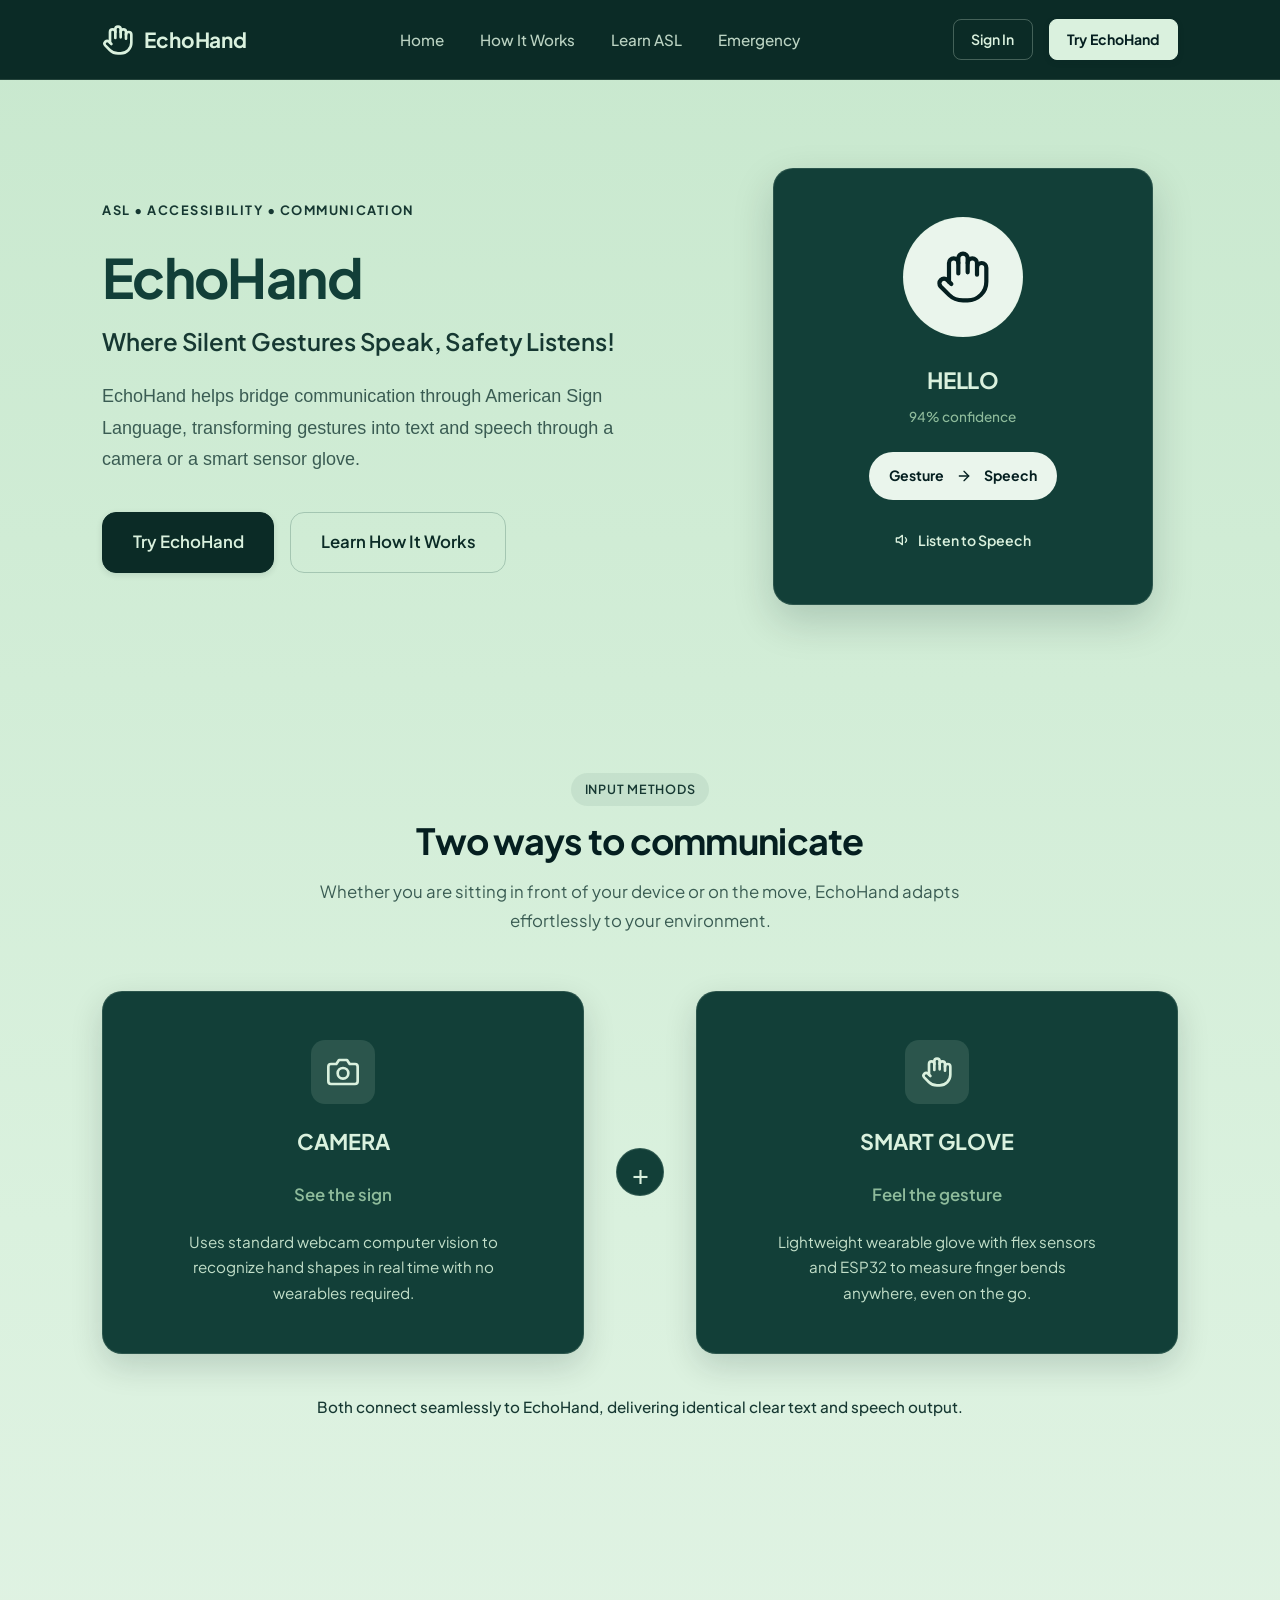
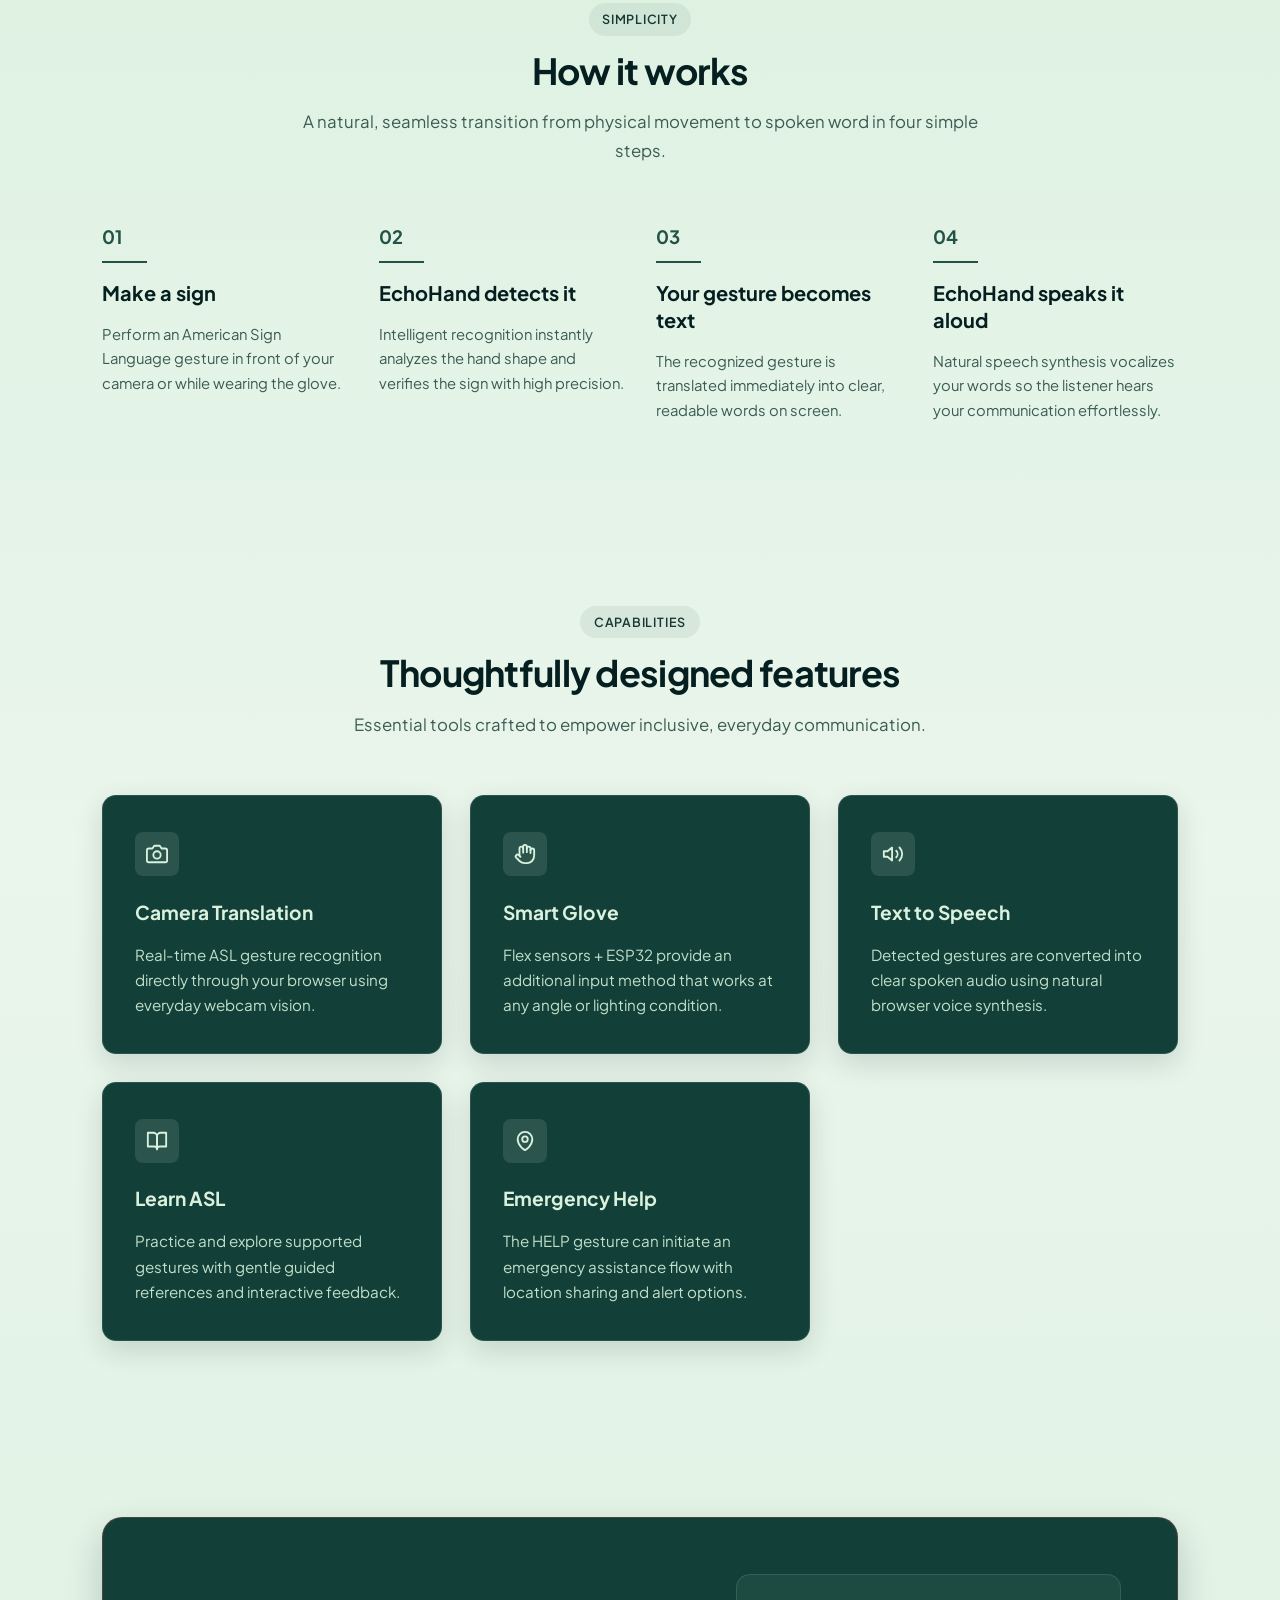
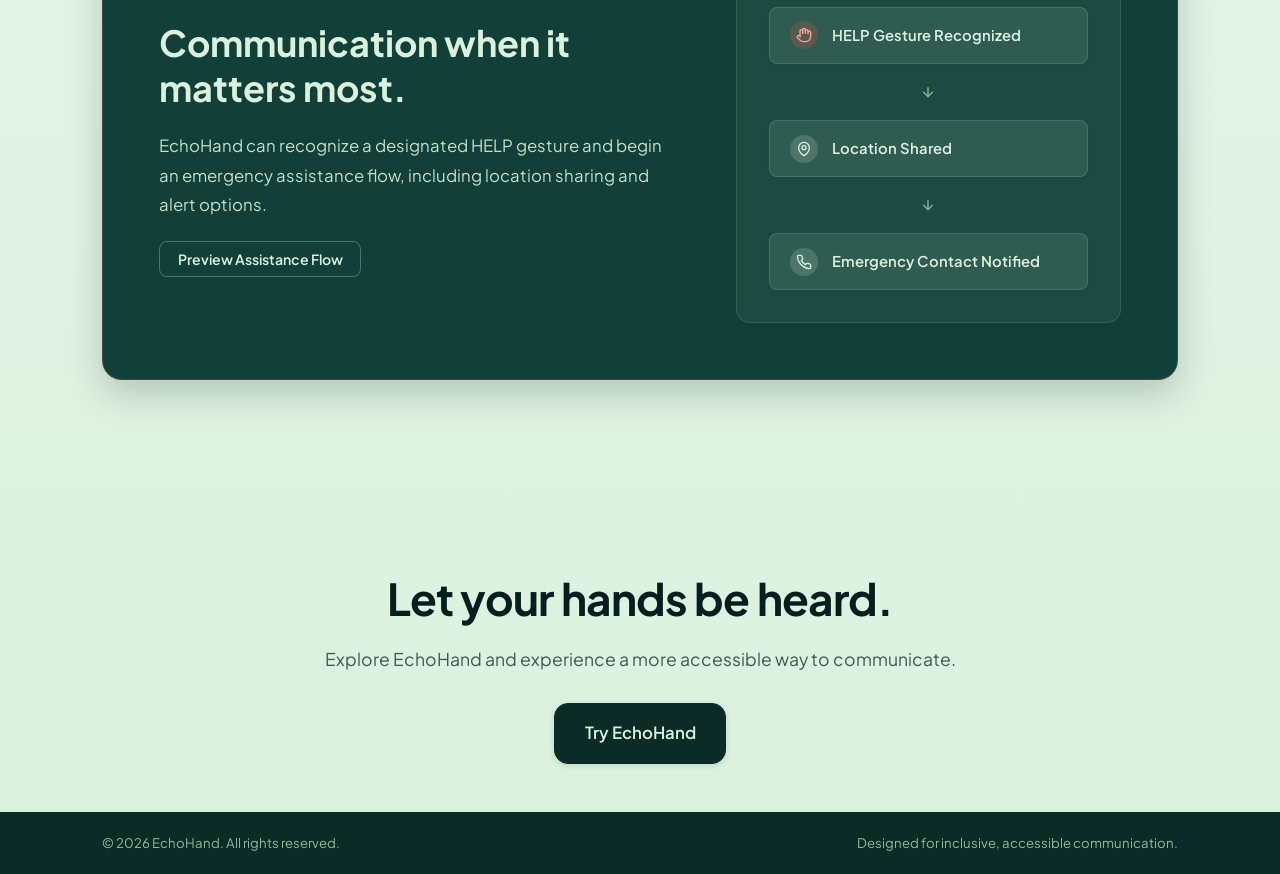
==== frontend/index.html @ af63d583 "added cv model" ====
<!DOCTYPE html>
<html lang="en">

<head>
  <meta charset="UTF-8">
  <meta name="viewport" content="width=device-width, initial-scale=1.0">
  <meta name="description"
    content="EchoHand is a calm, accessible platform bridging American Sign Language through camera vision and smart sensor gloves into real-time speech and text.">
  <meta name="keywords"
    content="EchoHand, ASL, American Sign Language, Accessibility, Assistive Technology, Speech, Smart Glove">
  <meta name="author" content="EchoHand">
  <title>EchoHand — Turning signs into a voice that can be heard</title>

  <!-- Favicon -->
  <link rel="icon" type="image/svg+xml"
    href="data:image/svg+xml,<svg xmlns='http://www.w3.org/2000/svg' viewBox='0 0 24 24' fill='none' stroke='%230B2B26' stroke-width='2' stroke-linecap='round' stroke-linejoin='round'><path d='M18 11V6a2 2 0 0 0-2-2v0a2 2 0 0 0-2 2v0'/><path d='M14 10V4a2 2 0 0 0-2-2v0a2 2 0 0 0-2 2v2'/><path d='M10 10.5V6a2 2 0 0 0-2-2v0a2 2 0 0 0-2 2v8'/><path d='M18 8a2 2 0 1 1 4 0v6a8 8 0 0 1-8 8h-2c-2.8 0-4.5-.86-5.99-2.34l-3.6-3.6a2 2 0 0 1 2.83-2.82L7 15'/></svg>">

  <!-- Core & Landing Styles (70% Light Mint #DAF1DE) -->
  <link rel="stylesheet" href="css/style.css">
  <link rel="stylesheet" href="css/landing.css">
</head>

<body>

  <!-- ========================================================================
       CLEAN, MINIMAL NAVBAR
       ======================================================================== -->
  <header class="site-header" id="siteHeader">
    <div class="container nav-container">

      <!-- Brand Logo -->
      <a href="index.html" class="brand-logo" aria-label="EchoHand Home">
        <span class="brand-icon">
          <svg viewBox="0 0 24 24" fill="none" stroke="currentColor" stroke-width="2" stroke-linecap="round"
            stroke-linejoin="round">
            <path d="M18 11V6a2 2 0 0 0-2-2v0a2 2 0 0 0-2 2v0" />
            <path d="M14 10V4a2 2 0 0 0-2-2v0a2 2 0 0 0-2 2v2" />
            <path d="M10 10.5V6a2 2 0 0 0-2-2v0a2 2 0 0 0-2 2v8" />
            <path
              d="M18 8a2 2 0 1 1 4 0v6a8 8 0 0 1-8 8h-2c-2.8 0-4.5-.86-5.99-2.34l-3.6-3.6a2 2 0 0 1 2.83-2.82L7 15" />
          </svg>
        </span>
        <span>EchoHand</span>
      </a>

      <!-- Clean Navigation Links -->
      <nav aria-label="Main Navigation">
        <ul class="nav-menu">
          <li><a href="#" class="nav-link">Home</a></li>
          <li><a href="#how-it-works" class="nav-link">How It Works</a></li>
          <li><a href="learn.html" class="nav-link">Learn ASL</a></li>
          <li><a href="#emergency" class="nav-link">Emergency</a></li>
        </ul>
      </nav>

      <!-- Minimal Actions -->
      <div class="nav-actions">
        <a href="login.html" class="btn btn-secondary btn-sm">Sign In</a>
        <a href="dashboard.html" class="btn btn-primary btn-sm">Try EchoHand</a>

        <!-- Mobile Menu Toggle Button -->
        <button class="mobile-nav-toggle" id="mobileNavToggle" aria-label="Open Navigation Menu">
          <svg width="22" height="22" viewBox="0 0 24 24" fill="none" stroke="currentColor" stroke-width="2"
            stroke-linecap="round" stroke-linejoin="round">
            <line x1="3" y1="12" x2="21" y2="12"></line>
            <line x1="3" y1="6" x2="21" y2="6"></line>
            <line x1="3" y1="18" x2="21" y2="18"></line>
          </svg>
        </button>
      </div>

    </div>
  </header>

  <!-- ========================================================================
       HERO SECTION (SPACIOUS, HUMAN-CENTERED, SERENE)
       ======================================================================== -->
  <main>
    <section class="hero-section">
      <div class="container hero-grid">

        <!-- Left Side: Elegant Headline & Human Message -->
        <div class="hero-content">
          <span class="hero-subtle-label">ASL • Accessibility • Communication</span>

          <h1 class="hero-heading">
            EchoHand<br>
          </h1>
          <h2>
            Where Silent Gestures Speak, Safety Listens!
          </h2>

          <p class="hero-description" style="font-family: 'Outfit', sans-serif;">
            EchoHand helps bridge communication through American Sign Language, transforming gestures into text and
            speech through a camera or a smart sensor glove.
          </p>

          <div class="hero-buttons">
            <a href="dashboard.html" class="btn btn-primary btn-lg">Try EchoHand</a>
            <a href="#how-it-works" class="btn btn-secondary btn-lg">Learn How It Works</a>
          </div>
        </div>

        <!-- Right Side: ONE Beautiful Minimal Visual Representation -->
        <div class="hero-visual-wrapper">
          <div class="minimal-gesture-card">

            <!-- Minimal Hand Graphic -->
            <div class="hand-visual-box">
              <svg viewBox="0 0 24 24" fill="none" stroke="currentColor" stroke-width="1.8" stroke-linecap="round"
                stroke-linejoin="round">
                <path d="M18 11V6a2 2 0 0 0-2-2v0a2 2 0 0 0-2 2v0" />
                <path d="M14 10V4a2 2 0 0 0-2-2v0a2 2 0 0 0-2 2v2" />
                <path d="M10 10.5V6a2 2 0 0 0-2-2v0a2 2 0 0 0-2 2v8" />
                <path
                  d="M18 8a2 2 0 1 1 4 0v6a8 8 0 0 1-8 8h-2c-2.8 0-4.5-.86-5.99-2.34l-3.6-3.6a2 2 0 0 1 2.83-2.82L7 15" />
              </svg>
            </div>

            <!-- Small Label -->
            <div class="gesture-info-meta">
              <span class="gesture-label-text">HELLO</span>
              <span class="gesture-confidence-text">94% confidence</span>
            </div>

            <!-- Subtle Arrow: Gesture → Speech -->
            <div class="gesture-speech-flow">
              <span>Gesture</span>
              <svg viewBox="0 0 24 24" fill="none" stroke="currentColor" stroke-width="2" stroke-linecap="round"
                stroke-linejoin="round">
                <line x1="5" y1="12" x2="19" y2="12"></line>
                <polyline points="12 5 19 12 12 19"></polyline>
              </svg>
              <span>Speech</span>
            </div>

            <!-- Gentle Sample Pronunciation Button -->
            <button class="listen-sample-btn" id="heroListenBtn">
              <svg width="16" height="16" viewBox="0 0 24 24" fill="none" stroke="currentColor" stroke-width="2"
                stroke-linecap="round" stroke-linejoin="round">
                <polygon points="11 5 6 9 2 9 2 15 6 15 11 19 11 5"></polygon>
                <path d="M15.54 8.46a5 5 0 0 1 0 7.07"></path>
              </svg>
              <span>Listen to Speech</span>
            </button>

          </div>
        </div>

      </div>
    </section>

    <!-- ========================================================================
       TWO WAYS TO COMMUNICATE (CAMERA + SMART GLOVE)
       ======================================================================== -->
    <section class="two-ways-section" id="two-ways">
      <div class="container">

        <div class="section-header">
          <span class="subtle-badge">Input Methods</span>
          <h2 class="section-title">Two ways to communicate</h2>
          <p class="section-subtitle">
            Whether you are sitting in front of your device or on the move, EchoHand adapts effortlessly to your
            environment.
          </p>
        </div>

        <div class="ways-container">

          <!-- Way 1: Camera -->
          <div class="way-card">
            <div class="way-icon">
              <svg viewBox="0 0 24 24" fill="none" stroke="currentColor" stroke-width="2" stroke-linecap="round"
                stroke-linejoin="round">
                <path d="M23 19a2 2 0 0 1-2 2H3a2 2 0 0 1-2-2V8a2 2 0 0 1 2-2h4l2-3h6l2 3h4a2 2 0 0 1 2 2z"></path>
                <circle cx="12" cy="13" r="4"></circle>
              </svg>
            </div>
            <h3 class="way-name">CAMERA</h3>
            <p class="way-tagline">See the sign</p>
            <p class="way-description">
              Uses standard webcam computer vision to recognize hand shapes in real time with no wearables required.
            </p>
          </div>

          <!-- Subtle Center Plus Connector -->
          <div class="ways-plus-connector" aria-hidden="true">+</div>

          <!-- Way 2: Smart Glove -->
          <div class="way-card">
            <div class="way-icon">
              <svg viewBox="0 0 24 24" fill="none" stroke="currentColor" stroke-width="2" stroke-linecap="round"
                stroke-linejoin="round">
                <path d="M18 11V6a2 2 0 0 0-2-2v0a2 2 0 0 0-2 2v0" />
                <path d="M14 10V4a2 2 0 0 0-2-2v0a2 2 0 0 0-2 2v2" />
                <path d="M10 10.5V6a2 2 0 0 0-2-2v0a2 2 0 0 0-2 2v8" />
                <path
                  d="M18 8a2 2 0 1 1 4 0v6a8 8 0 0 1-8 8h-2c-2.8 0-4.5-.86-5.99-2.34l-3.6-3.6a2 2 0 0 1 2.83-2.82L7 15" />
              </svg>
            </div>
            <h3 class="way-name">SMART GLOVE</h3>
            <p class="way-tagline">Feel the gesture</p>
            <p class="way-description">
              Lightweight wearable glove with flex sensors and ESP32 to measure finger bends anywhere, even on the go.
            </p>
          </div>

        </div>

        <p class="ways-footer-note">
          Both connect seamlessly to EchoHand, delivering identical clear text and speech output.
        </p>

      </div>
    </section>

    <!-- ========================================================================
       HOW IT WORKS (SIMPLE 4 STEPS)
       ======================================================================== -->
    <section class="how-it-works-section" id="how-it-works">
      <div class="container">

        <div class="section-header">
          <span class="subtle-badge">Simplicity</span>
          <h2 class="section-title">How it works</h2>
          <p class="section-subtitle">
            A natural, seamless transition from physical movement to spoken word in four simple steps.
          </p>
        </div>

        <div class="steps-grid">

          <div class="step-item">
            <span class="step-num">01</span>
            <h3 class="step-title">Make a sign</h3>
            <p class="step-desc">
              Perform an American Sign Language gesture in front of your camera or while wearing the glove.
            </p>
          </div>

          <div class="step-item">
            <span class="step-num">02</span>
            <h3 class="step-title">EchoHand detects it</h3>
            <p class="step-desc">
              Intelligent recognition instantly analyzes the hand shape and verifies the sign with high precision.
            </p>
          </div>

          <div class="step-item">
            <span class="step-num">03</span>
            <h3 class="step-title">Your gesture becomes text</h3>
            <p class="step-desc">
              The recognized gesture is translated immediately into clear, readable words on screen.
            </p>
          </div>

          <div class="step-item">
            <span class="step-num">04</span>
            <h3 class="step-title">EchoHand speaks it aloud</h3>
            <p class="step-desc">
              Natural speech synthesis vocalizes your words so the listener hears your communication effortlessly.
            </p>
          </div>

        </div>

      </div>
    </section>

    <!-- ========================================================================
       FEATURES SECTION (SIMPLE, ELEGANT CARDS)
       ======================================================================== -->
    <section class="features-section" id="features">
      <div class="container">

        <div class="section-header">
          <span class="subtle-badge">Capabilities</span>
          <h2 class="section-title">Thoughtfully designed features</h2>
          <p class="section-subtitle">
            Essential tools crafted to empower inclusive, everyday communication.
          </p>
        </div>

        <div class="features-grid">

          <!-- Card 1 -->
          <div class="feature-card">
            <div class="feature-card-icon">
              <svg viewBox="0 0 24 24" fill="none" stroke="currentColor" stroke-width="2" stroke-linecap="round"
                stroke-linejoin="round">
                <path d="M23 19a2 2 0 0 1-2 2H3a2 2 0 0 1-2-2V8a2 2 0 0 1 2-2h4l2-3h6l2 3h4a2 2 0 0 1 2 2z"></path>
                <circle cx="12" cy="13" r="4"></circle>
              </svg>
            </div>
            <h3 class="feature-card-title">Camera Translation</h3>
            <p class="feature-card-desc">
              Real-time ASL gesture recognition directly through your browser using everyday webcam vision.
            </p>
          </div>

          <!-- Card 2 -->
          <div class="feature-card">
            <div class="feature-card-icon">
              <svg viewBox="0 0 24 24" fill="none" stroke="currentColor" stroke-width="2" stroke-linecap="round"
                stroke-linejoin="round">
                <path d="M18 11V6a2 2 0 0 0-2-2v0a2 2 0 0 0-2 2v0" />
                <path d="M14 10V4a2 2 0 0 0-2-2v0a2 2 0 0 0-2 2v2" />
                <path d="M10 10.5V6a2 2 0 0 0-2-2v0a2 2 0 0 0-2 2v8" />
                <path
                  d="M18 8a2 2 0 1 1 4 0v6a8 8 0 0 1-8 8h-2c-2.8 0-4.5-.86-5.99-2.34l-3.6-3.6a2 2 0 0 1 2.83-2.82L7 15" />
              </svg>
            </div>
            <h3 class="feature-card-title">Smart Glove</h3>
            <p class="feature-card-desc">
              Flex sensors + ESP32 provide an additional input method that works at any angle or lighting condition.
            </p>
          </div>

          <!-- Card 3 -->
          <div class="feature-card">
            <div class="feature-card-icon">
              <svg viewBox="0 0 24 24" fill="none" stroke="currentColor" stroke-width="2" stroke-linecap="round"
                stroke-linejoin="round">
                <polygon points="11 5 6 9 2 9 2 15 6 15 11 19 11 5"></polygon>
                <path d="M19.07 4.93a10 10 0 0 1 0 14.14M15.54 8.46a5 5 0 0 1 0 7.07"></path>
              </svg>
            </div>
            <h3 class="feature-card-title">Text to Speech</h3>
            <p class="feature-card-desc">
              Detected gestures are converted into clear spoken audio using natural browser voice synthesis.
            </p>
          </div>

          <!-- Card 4 -->
          <div class="feature-card">
            <div class="feature-card-icon">
              <svg viewBox="0 0 24 24" fill="none" stroke="currentColor" stroke-width="2" stroke-linecap="round"
                stroke-linejoin="round">
                <path d="M2 3h6a4 4 0 0 1 4 4v14a3 3 0 0 0-3-3H2z"></path>
                <path d="M22 3h-6a4 4 0 0 0-4 4v14a3 3 0 0 1 3-3h7z"></path>
              </svg>
            </div>
            <h3 class="feature-card-title">Learn ASL</h3>
            <p class="feature-card-desc">
              Practice and explore supported gestures with gentle guided references and interactive feedback.
            </p>
          </div>

          <!-- Card 5 -->
          <div class="feature-card">
            <div class="feature-card-icon">
              <svg viewBox="0 0 24 24" fill="none" stroke="currentColor" stroke-width="2" stroke-linecap="round"
                stroke-linejoin="round">
                <path d="M12 22s-8-4.5-8-11.8A8 8 0 0 1 12 2a8 8 0 0 1 8 8.2c0 7.3-8 11.8-8 11.8z" />
                <circle cx="12" cy="10" r="3" />
              </svg>
            </div>
            <h3 class="feature-card-title">Emergency Help</h3>
            <p class="feature-card-desc">
              The HELP gesture can initiate an emergency assistance flow with location sharing and alert options.
            </p>
          </div>

        </div>

      </div>
    </section>

    <!-- ========================================================================
       EMERGENCY SECTION (CALM, MEANINGFUL, PEACEFUL)
       ======================================================================== -->
    <section class="emergency-section" id="emergency">
      <div class="container">

        <div class="emergency-calm-box">

          <div class="emergency-left">

            <h2 class="emergency-heading">
              Communication when it matters most.
            </h2>

            <p class="emergency-text">
              EchoHand can recognize a designated HELP gesture and begin an emergency assistance flow, including
              location sharing and alert options.
            </p>

            <div>
              <button class="btn btn-secondary btn-sm" id="calmEmergencyDemoBtn">
                Preview Assistance Flow
              </button>
            </div>
          </div>

          <!-- Subtle Visual: HELP → Location → Emergency Contact -->
          <div class="emergency-flow-visual">
            <div class="flow-step-pill">
              <span class="flow-step-icon warm">
                <svg width="16" height="16" viewBox="0 0 24 24" fill="none" stroke="currentColor" stroke-width="2">
                  <path d="M18 11V6a2 2 0 0 0-2-2v0a2 2 0 0 0-2 2v0" />
                  <path d="M14 10V4a2 2 0 0 0-2-2v0a2 2 0 0 0-2 2v2" />
                  <path d="M10 10.5V6a2 2 0 0 0-2-2v0a2 2 0 0 0-2 2v8" />
                  <path
                    d="M18 8a2 2 0 1 1 4 0v6a8 8 0 0 1-8 8h-2c-2.8 0-4.5-.86-5.99-2.34l-3.6-3.6a2 2 0 0 1 2.83-2.82L7 15" />
                </svg>
              </span>
              <span>HELP Gesture Recognized</span>
            </div>

            <div class="flow-arrow-down" aria-hidden="true">
              <svg width="16" height="16" viewBox="0 0 24 24" fill="none" stroke="currentColor" stroke-width="2">
                <line x1="12" y1="5" x2="12" y2="19"></line>
                <polyline points="19 12 12 19 5 12"></polyline>
              </svg>
            </div>

            <div class="flow-step-pill">
              <span class="flow-step-icon">
                <svg width="16" height="16" viewBox="0 0 24 24" fill="none" stroke="currentColor" stroke-width="2">
                  <path d="M12 22s-8-4.5-8-11.8A8 8 0 0 1 12 2a8 8 0 0 1 8 8.2c0 7.3-8 11.8-8 11.8z" />
                  <circle cx="12" cy="10" r="3" />
                </svg>
              </span>
              <span>Location Shared</span>
            </div>

            <div class="flow-arrow-down" aria-hidden="true">
              <svg width="16" height="16" viewBox="0 0 24 24" fill="none" stroke="currentColor" stroke-width="2">
                <line x1="12" y1="5" x2="12" y2="19"></line>
                <polyline points="19 12 12 19 5 12"></polyline>
              </svg>
            </div>

            <div class="flow-step-pill">
              <span class="flow-step-icon">
                <svg width="16" height="16" viewBox="0 0 24 24" fill="none" stroke="currentColor" stroke-width="2">
                  <path
                    d="M22 16.92v3a2 2 0 0 1-2.18 2 19.79 19.79 0 0 1-8.63-3.07 19.5 19.5 0 0 1-6-6 19.79 19.79 0 0 1-3.07-8.67A2 2 0 0 1 4.11 2h3a2 2 0 0 1 2 1.72 12.84 12.84 0 0 0 .7 2.81 2 2 0 0 1-.45 2.11L8.09 9.91a16 16 0 0 0 6 6l1.27-1.27a2 2 0 0 1 2.11-.45 12.84 12.84 0 0 0 2.81.7A2 2 0 0 1 22 16.92z">
                  </path>
                </svg>
              </span>
              <span>Emergency Contact Notified</span>
            </div>
          </div>

        </div>

      </div>
    </section>

    <!-- ========================================================================
       FINAL CTA SECTION
       ======================================================================== -->
    <section class="final-cta-section">
      <div class="container">

        <div class="cta-inner-box">
          <h2 class="cta-heading">Let your hands be heard.</h2>
          <p class="cta-subtitle">
            Explore EchoHand and experience a more accessible way to communicate.
          </p>
          <div style="margin-top: 0.5rem;">
            <a href="dashboard.html" class="btn btn-primary btn-lg">Try EchoHand</a>
          </div>
        </div>

      </div>
    </section>

  </main>

  <!-- ========================================================================
       CALM EMERGENCY ASSISTANCE MODAL
       ======================================================================== -->
  <div class="modal-overlay" id="emergencyModalOverlay" role="dialog" aria-modal="true"
    aria-labelledby="modalAlertTitle">
    <div class="emergency-modal">

      <div class="modal-header-calm">
        <div class="modal-header-icon">
          <svg width="20" height="20" viewBox="0 0 24 24" fill="none" stroke="currentColor" stroke-width="2">
            <path d="M12 22s-8-4.5-8-11.8A8 8 0 0 1 12 2a8 8 0 0 1 8 8.2c0 7.3-8 11.8-8 11.8z" />
            <circle cx="12" cy="10" r="3" />
          </svg>
        </div>
        <h3 class="modal-title" id="modalAlertTitle">Emergency Assistance Flow</h3>
      </div>

      <div class="modal-body">
        <p>
          When the HELP gesture is recognized, EchoHand can obtain your approximate location to create a direct Google
          Maps link for your trusted contacts.
        </p>

        <div class="location-box-calm" id="modalCoordsDisplay">
          📍 Locating approximate coordinates...
        </div>
      </div>

      <div class="modal-actions">
        <button class="btn btn-secondary btn-sm" id="emergencyCancelBtn">Close</button>
        <button class="btn btn-primary btn-sm" id="emergencyDispatchBtn">Simulate Alert Share</button>
      </div>

    </div>
  </div>

  <!-- ========================================================================
       COMPACT CALM FOOTER
       ======================================================================== -->
  <footer class="site-footer site-footer--slim">
    <div class="container">
      <div class="footer-bottom">
        <p>&copy; 2026 EchoHand. All rights reserved.</p>
        <p>Designed for inclusive, accessible communication.</p>
      </div>
    </div>
  </footer>

  <!-- Scripts -->
  <script src="js/app.js"></script>
  <script src="js/landing.js"></script>
</body>

</html>
---- frontend/css/style.css ----
/* ==========================================================================
   ECHOHAND - Core Design System & Global Styles
   Aesthetic: Calm, Soothing, Warm, Minimal, Accessible, Human-Centered
   Dominant Background: #DAF1DE (70% Light Mint)
   Palette: #051F20 | #0B2B26 | #163832 | #235347 | #8EBB9B | #DAF1DE
   ========================================================================== */

@import url('https://fonts.googleapis.com/css2?family=Plus+Jakarta+Sans:wght@300;400;500;600;700;800&family=Lora:ital,wght@0,400;0,500;1,400&display=swap');

:root {
  /* EchoHand Palette */
  --c-mint-light: #DAF1DE;
  /* 70% Dominant Base Background */
  --c-white-tint: #FFFFFF;
  /* Clean Card Surfaces */
  --c-mint-surface: #Eaf5ec;
  /* Soft tinted surfaces */
  --c-mint-sage: #8EBB9B;
  /* Medium Sage Accent */
  --c-forest-border: #235347;
  /* Refined border & divider tone */
  --c-forest-muted: #163832;
  /* Secondary Text */
  --c-forest-deep: #0B2B26;
  /* Headings & Dark Elements */
  --c-forest-dark: #051F20;
  /* Primary Body Text & Footers */

  /* Semantic UI Tokens */
  --bg-page: var(--c-mint-light);
  --bg-card: var(--c-white-tint);
  --bg-card-hover: #F8FDF9;
  --bg-pill: rgba(35, 83, 71, 0.08);

  --text-main: #051F20;
  --text-body: #163832;
  --text-muted: #3a5c53;
  --text-inverse: #DAF1DE;

  --border-subtle: rgba(35, 83, 71, 0.12);
  --border-card: rgba(35, 83, 71, 0.10);
  --border-focus: #235347;

  /* Restrained Warm Accent for Emergency (Calm, Not Alarmist) */
  --warm-accent: #C85A48;
  --warm-accent-subtle: rgba(200, 90, 72, 0.08);
  --warm-accent-border: rgba(200, 90, 72, 0.25);

  /* Subtle, Soft Shadows */
  --shadow-subtle: 0 2px 8px rgba(5, 31, 32, 0.03);
  --shadow-card: 0 8px 30px rgba(5, 31, 32, 0.05);
  --shadow-hover: 0 12px 36px rgba(5, 31, 32, 0.08);

  /* Typography */
  --font-sans: 'Plus Jakarta Sans', -apple-system, BlinkMacSystemFont, 'Segoe UI', Roboto, sans-serif;
  --font-serif: 'Lora', Georgia, serif;

  /* Layout */
  --max-width: 1140px;
  --header-height: 80px;
  --radius-sm: 8px;
  --radius-md: 14px;
  --radius-lg: 20px;
  --radius-full: 9999px;
  --transition-smooth: 0.25s cubic-bezier(0.2, 0.8, 0.2, 1);
}

/* Base Resets */
*,
*::before,
*::after {
  box-sizing: border-box;
  margin: 0;
  padding: 0;
}

html {
  scroll-behavior: smooth;
  font-size: 16px;
  -webkit-font-smoothing: antialiased;
  -moz-osx-font-smoothing: grayscale;
}

body {
  font-family: var(--font-sans);
  background-color: var(--bg-page);
  color: var(--text-main);
  line-height: 1.7;
  min-height: 100vh;
  position: relative;
  overflow-x: hidden;
}

.container {
  width: 100%;
  max-width: var(--max-width);
  margin-left: auto;
  margin-right: auto;
  padding-left: 2rem;
  padding-right: 2rem;
}

:focus-visible {
  outline: 2px solid var(--c-forest-border);
  outline-offset: 3px;
}

a {
  color: inherit;
  text-decoration: none;
  transition: color var(--transition-smooth);
}

button {
  font-family: inherit;
  cursor: pointer;
  border: none;
  background: none;
}

img,
svg {
  display: block;
  max-width: 100%;
}

/* ==========================================================================
   SIMPLE, CLEAN NAVBAR
   ========================================================================== */
.site-header {
  position: sticky;
  top: 0;
  z-index: 1000;
  height: var(--header-height);
  background: var(--c-forest-deep);
  border-bottom: 1px solid rgba(218, 241, 222, 0.12);
  transition: background var(--transition-smooth), border-color var(--transition-smooth);
}

.site-header.scrolled {
  background: #08211d;
  border-bottom-color: rgba(218, 241, 222, 0.18);
  box-shadow: 0 4px 16px rgba(5, 31, 32, 0.15);
}

.nav-container {
  display: flex;
  align-items: center;
  justify-content: space-between;
  height: 100%;
}

/* Calm Logo */
.brand-logo {
  display: flex;
  align-items: center;
  gap: 0.65rem;
  font-size: 1.3rem;
  font-weight: 700;
  letter-spacing: -0.01em;
  color: var(--c-mint-light);
}

.brand-icon {
  width: 32px;
  height: 32px;
  color: var(--c-mint-light);
  display: flex;
  align-items: center;
  justify-content: center;
}

.nav-menu {
  display: flex;
  align-items: center;
  list-style: none;
  gap: 2.25rem;
}

.nav-link {
  font-size: 0.95rem;
  font-weight: 500;
  color: var(--c-mint-light);
  opacity: 0.85;
  position: relative;
  padding: 0.4rem 0;
  transition: all var(--transition-smooth);
}

.nav-link:hover {
  opacity: 1;
  color: #FFFFFF;
}

.nav-link::after {
  content: '';
  position: absolute;
  bottom: 0;
  left: 50%;
  width: 0;
  height: 2px;
  background-color: var(--c-mint-sage);
  transition: width var(--transition-smooth), left var(--transition-smooth);
  border-radius: 2px;
}

.nav-link:hover::after {
  width: 100%;
  left: 0;
}

.nav-actions {
  display: flex;
  align-items: center;
  gap: 1rem;
}

/* Header Action Buttons */
.site-header .btn-secondary {
  color: var(--c-mint-light);
  border-color: rgba(218, 241, 222, 0.28);
}

.site-header .btn-secondary:hover {
  background-color: rgba(218, 241, 222, 0.12);
  border-color: var(--c-mint-light);
  color: #FFFFFF;
}

.site-header .btn-primary {
  background-color: var(--c-mint-light);
  color: var(--c-forest-dark);
  border-color: var(--c-mint-light);
  font-weight: 700;
}

.site-header .btn-primary:hover {
  background-color: #FFFFFF;
  color: var(--c-forest-dark);
  border-color: #FFFFFF;
  box-shadow: 0 4px 14px rgba(0, 0, 0, 0.25);
}

.mobile-nav-toggle {
  display: none;
  width: 40px;
  height: 40px;
  border-radius: var(--radius-sm);
  color: var(--c-mint-light);
  align-items: center;
  justify-content: center;
}

/* ==========================================================================
   BUTTONS & ACCENTS
   ========================================================================== */
.btn {
  display: inline-flex;
  align-items: center;
  justify-content: center;
  gap: 0.5rem;
  padding: 0.75rem 1.45rem;
  font-size: 0.95rem;
  font-weight: 600;
  border-radius: var(--radius-md);
  transition: all var(--transition-smooth);
  cursor: pointer;
  text-decoration: none;
  white-space: nowrap;
}

/* Primary Button: Deep forest green with mint-cream text */
.btn-primary {
  background-color: var(--c-forest-deep);
  color: var(--c-mint-light);
  border: 1px solid var(--c-forest-deep);
  box-shadow: 0 2px 6px rgba(5, 31, 32, 0.12);
}

.btn-primary:hover {
  background-color: var(--c-forest-dark);
  color: #FFFFFF;
  transform: translateY(-1px);
  box-shadow: 0 4px 12px rgba(5, 31, 32, 0.16);
}

/* Secondary Button: Clean white card or light button with dark green text */
.btn-secondary {
  background-color: transparent;
  color: var(--c-forest-deep);
  border: 1px solid rgba(35, 83, 71, 0.25);
}

.btn-secondary:hover {
  background-color: rgba(255, 255, 255, 0.6);
  border-color: var(--c-forest-border);
  color: var(--c-forest-dark);
}

.btn-text-link {
  font-size: 0.95rem;
  font-weight: 600;
  color: var(--c-forest-deep);
  display: inline-flex;
  align-items: center;
  gap: 0.4rem;
  padding: 0.4rem 0.6rem;
}

.btn-text-link:hover {
  color: var(--c-forest-border);
}

.btn-sm {
  padding: 0.5rem 1.1rem;
  font-size: 0.88rem;
  border-radius: var(--radius-sm);
}

.btn-lg {
  padding: 0.95rem 1.85rem;
  font-size: 1.05rem;
  border-radius: var(--radius-md);
}

/* Minimal Badge */
.subtle-badge {
  display: inline-flex;
  align-items: center;
  gap: 0.5rem;
  padding: 0.35rem 0.85rem;
  background-color: rgba(35, 83, 71, 0.08);
  color: var(--c-forest-muted);
  font-size: 0.785rem;
  font-weight: 600;
  letter-spacing: 0.06em;
  text-transform: uppercase;
  border-radius: var(--radius-full);
}

/* Section Header Structure */
.section-header {
  text-align: center;
  max-width: 680px;
  margin: 0 auto 3.5rem auto;
}

.section-title {
  font-size: 2.25rem;
  font-weight: 700;
  line-height: 1.3;
  letter-spacing: -0.02em;
  color: var(--c-forest-dark);
  margin-top: 0.75rem;
  margin-bottom: 0.85rem;
}

.section-subtitle {
  font-size: 1.05rem;
  color: var(--text-muted);
  line-height: 1.7;
}

/* ==========================================================================
   COMPACT CALM FOOTER
   ========================================================================== */
.site-footer {
  background-color: var(--c-forest-deep);
  color: var(--c-mint-light);
  padding: 0.5rem 0 1.15rem;
  margin-top: 6rem;
}

.footer-inner {
  display: flex;
  align-items: center;
  justify-content: space-between;
  flex-wrap: wrap;
  gap: 2rem;
  padding-bottom: 2rem;
  border-bottom: 1px solid rgba(218, 241, 222, 0.12);
}

.footer-brand h4 {
  font-size: 1.2rem;
  font-weight: 700;
  color: #FFFFFF;
  margin-bottom: 0.35rem;
}

.footer-brand p {
  font-size: 0.9rem;
  color: var(--c-mint-sage);
  max-width: 320px;
  line-height: 1.6;
}

.footer-nav {
  display: flex;
  gap: 2rem;
  list-style: none;
}

.footer-nav a {
  font-size: 0.9rem;
  color: var(--c-mint-light);
  opacity: 0.85;
  transition: opacity var(--transition-smooth);
}

.footer-nav a:hover {
  opacity: 1;
  color: #FFFFFF;
}

.footer-bottom {
  display: flex;
  align-items: center;
  justify-content: space-between;
  padding-top: 1.5rem;
  font-size: 0.825rem;
  color: var(--c-mint-sage);
}

/* Slim footer variant — copyright only, no duplicate nav */
.site-footer--slim {
  padding: 1.25rem 0;
  margin-top: 0;
}

.site-footer--slim .footer-bottom {
  padding-top: 0;
  border-top: none;
}

.toast-container {
  position: fixed;
  bottom: 24px;
  right: 24px;
  z-index: 9999;
  display: flex;
  flex-direction: column;
  gap: 8px;
  pointer-events: none;
}

.toast {
  pointer-events: auto;
  display: flex;
  align-items: center;
  gap: 10px;
  background: var(--c-forest-deep);
  color: var(--c-mint-light);
  padding: 12px 18px;
  border-radius: var(--radius-sm);
  font-size: 0.875rem;
  box-shadow: 0 4px 16px rgba(5, 31, 32, 0.15);
  transform: translateY(12px);
  opacity: 0;
  transition: all 0.25s ease-out;
}

.toast.show {
  transform: translateY(0);
  opacity: 1;
}

/* Responsive */
@media (max-width: 768px) {
  .nav-menu {
    display: none;
    position: absolute;
    top: var(--header-height);
    left: 0;
    right: 0;
    background: var(--c-mint-light);
    flex-direction: column;
    padding: 1.5rem;
    gap: 1.25rem;
    border-bottom: 1px solid var(--border-subtle);
  }

  .nav-menu.is-active {
    display: flex;
  }

  .mobile-nav-toggle {
    display: flex;
  }

  .footer-inner {
    flex-direction: column;
    align-items: flex-start;
  }

  .footer-bottom {
    flex-direction: column;
    gap: 0.75rem;
    text-align: center;
  }
}
---- frontend/css/landing.css ----
/* ==========================================================================
   ECHOHAND - Landing Page Specific Styles
   Aesthetic: Calm, Minimal, Healthcare/Assistive, Human-Centered
   Clean Whitespace, Soft Lighting, No Cyberpunk, No Dashboard Clutter
   ========================================================================== */

/* ==========================================================================
   LANDING PAGE BACKGROUND GRADIENT
   Subtle radial bloom from top-center, stays within the EchoHand mint palette
   ========================================================================== */
body {
  background: linear-gradient(
    180deg,
    #c8e8ce 0%,
    #DAF1DE 30%,
    #eaf5ec 60%,
    #DAF1DE 100%
  );
}

/* ==========================================================================
   HERO SECTION
   ========================================================================== */
.hero-section {
  padding: 5.5rem 0 5rem 0;
  position: relative;
}

.hero-grid {
  display: grid;
  grid-template-columns: 1.15fr 0.85fr;
  gap: 4rem;
  align-items: center;
}

.hero-content {
  display: flex;
  flex-direction: column;
  gap: 1.5rem;
}

.hero-subtle-label {
  font-size: 0.8rem;
  font-weight: 700;
  letter-spacing: 0.12em;
  text-transform: uppercase;
  color: var(--c-forest-muted);
}

.hero-heading {
  font-size: 3.4rem;
  font-weight: 700;
  line-height: 1.15;
  letter-spacing: -0.03em;
  color: #123F38;
}

.hero-content h2 {
  font-size: 1.5rem;
  font-weight: 600;
  color: var(--c-forest-muted);
  line-height: 1.35;
  margin-top: -0.5rem;
  letter-spacing: -0.01em;
}

.hero-description {
  font-size: 1.125rem;
  color: var(--text-muted);
  line-height: 1.75;
  max-width: 520px;
}

.hero-buttons {
  display: flex;
  align-items: center;
  gap: 1rem;
  margin-top: 0.75rem;
  flex-wrap: wrap;
}

/* Right Side: ONE Beautiful Minimal Visual Representation */
.hero-visual-wrapper {
  display: flex;
  justify-content: center;
}

.minimal-gesture-card {
  background: #123F38;
  border: 1px solid rgba(218, 241, 222, 0.12);
  border-radius: var(--radius-lg);
  padding: 3rem 2.5rem;
  box-shadow: 0 16px 40px rgba(5, 31, 32, 0.18);
  width: 100%;
  max-width: 380px;
  text-align: center;
  display: flex;
  flex-direction: column;
  align-items: center;
  gap: 1.5rem;
  color: var(--c-mint-light);
  transition: transform var(--transition-smooth), box-shadow var(--transition-smooth);
}

.minimal-gesture-card:hover {
  transform: translateY(-3px);
  box-shadow: 0 20px 48px rgba(5, 31, 32, 0.25);
}

.hand-visual-box {
  width: 120px;
  height: 120px;
  border-radius: 50%;
  background: #EAF5EC;
  border: 1px solid rgba(218, 241, 222, 0.3);
  display: flex;
  align-items: center;
  justify-content: center;
  color: var(--c-forest-dark);
}

.hand-visual-box svg {
  width: 56px;
  height: 56px;
}

.gesture-info-meta {
  display: flex;
  flex-direction: column;
  gap: 0.35rem;
}

.gesture-label-text {
  font-size: 1.4rem;
  font-weight: 700;
  letter-spacing: -0.01em;
  color: var(--c-mint-light);
}

.gesture-confidence-text {
  font-size: 0.85rem;
  color: var(--c-mint-sage);
  font-weight: 500;
}

/* Subtle Arrow: Gesture → Speech */
.gesture-speech-flow {
  display: flex;
  align-items: center;
  justify-content: center;
  gap: 0.75rem;
  padding: 0.75rem 1.25rem;
  background: #EAF5EC;
  border-radius: var(--radius-full);
  font-size: 0.88rem;
  color: var(--c-forest-dark);
  font-weight: 700;
  width: fit-content;
}

.gesture-speech-flow svg {
  width: 16px;
  height: 16px;
  color: var(--c-forest-dark);
}

.listen-sample-btn {
  display: inline-flex;
  align-items: center;
  gap: 0.45rem;
  font-size: 0.88rem;
  font-weight: 600;
  color: var(--c-mint-light);
  padding: 0.45rem 0.9rem;
  border-radius: var(--radius-sm);
  transition: all var(--transition-smooth);
}

.listen-sample-btn:hover {
  background: rgba(218, 241, 222, 0.12);
  color: #FFFFFF;
}

/* ==========================================================================
   TWO WAYS TO COMMUNICATE (CAMERA + SMART GLOVE)
   ========================================================================== */
.two-ways-section {
  padding: 5.5rem 0;
  position: relative;
}

.ways-container {
  display: grid;
  grid-template-columns: 1fr auto 1fr;
  gap: 2rem;
  align-items: center;
  margin-top: 3rem;
}

.way-card {
  background: #123F38;
  border: 1px solid rgba(218, 241, 222, 0.12);
  border-radius: var(--radius-lg);
  padding: 3rem 2.5rem;
  text-align: center;
  display: flex;
  flex-direction: column;
  align-items: center;
  gap: 1.25rem;
  box-shadow: 0 12px 32px rgba(5, 31, 32, 0.16);
  color: var(--c-mint-light);
  transition: transform var(--transition-smooth), box-shadow var(--transition-smooth);
}

.way-card:hover {
  transform: translateY(-2px);
  box-shadow: 0 16px 40px rgba(5, 31, 32, 0.22);
}

.way-icon {
  width: 64px;
  height: 64px;
  border-radius: var(--radius-md);
  background: rgba(218, 241, 222, 0.12);
  display: flex;
  align-items: center;
  justify-content: center;
  color: var(--c-mint-light);
}

.way-icon svg {
  width: 32px;
  height: 32px;
}

.way-name {
  font-size: 1.35rem;
  font-weight: 700;
  color: var(--c-mint-light);
}

.way-tagline {
  font-size: 1.05rem;
  color: var(--c-mint-sage);
  font-weight: 600;
}

.way-description {
  font-size: 0.95rem;
  color: #c2dfc9;
  line-height: 1.65;
  max-width: 320px;
}

.ways-plus-connector {
  font-size: 1.75rem;
  font-weight: 400;
  color: var(--c-mint-light);
  display: flex;
  align-items: center;
  justify-content: center;
  width: 48px;
  height: 48px;
  border-radius: 50%;
  background: #123F38;
  border: 1px solid rgba(218, 241, 222, 0.15);
}

.ways-footer-note {
  text-align: center;
  margin-top: 2.5rem;
  font-size: 0.95rem;
  color: var(--c-forest-muted);
  font-weight: 500;
}

/* ==========================================================================
   HOW IT WORKS (SIMPLE 4 STEPS)
   ========================================================================= */
.how-it-works-section {
  padding: 6rem 0;
}

.steps-grid {
  display: grid;
  grid-template-columns: repeat(4, 1fr);
  gap: 2rem;
  margin-top: 3.5rem;
}

.step-item {
  display: flex;
  flex-direction: column;
  gap: 1rem;
}

.step-num {
  font-size: 1.15rem;
  font-weight: 700;
  color: var(--c-forest-border);
  border-bottom: 2px solid var(--c-forest-border);
  padding-bottom: 0.5rem;
  width: 45px;
}

.step-title {
  font-size: 1.25rem;
  font-weight: 700;
  color: var(--c-forest-dark);
  line-height: 1.35;
}

.step-desc {
  font-size: 0.925rem;
  color: var(--text-muted);
  line-height: 1.65;
}

/* ==========================================================================
   FEATURES SECTION
   ========================================================================== */
.features-section {
  padding: 5.5rem 0;
}

.features-grid {
  display: grid;
  grid-template-columns: repeat(3, 1fr);
  gap: 1.75rem;
  margin-top: 3rem;
}

.features-grid .feature-card:nth-child(4),
.features-grid .feature-card:nth-child(5) {
  grid-column: span 1.5;
  /* Centers the bottom two cards gracefully */
}

@media (min-width: 992px) {
  .features-grid-5 {
    display: grid;
    grid-template-columns: repeat(3, 1fr);
    gap: 1.75rem;
  }

  .feature-card-wide {
    grid-column: span 1;
  }
}

.feature-card {
  background: #123F38;
  border: 1px solid rgba(218, 241, 222, 0.12);
  border-radius: var(--radius-md);
  padding: 2.25rem 2rem;
  box-shadow: 0 10px 28px rgba(5, 31, 32, 0.14);
  display: flex;
  flex-direction: column;
  gap: 0.85rem;
  color: var(--c-mint-light);
  transition: transform var(--transition-smooth), box-shadow var(--transition-smooth);
}

.feature-card:hover {
  transform: translateY(-2px);
  box-shadow: 0 16px 38px rgba(5, 31, 32, 0.22);
}

.feature-card-icon {
  width: 44px;
  height: 44px;
  border-radius: var(--radius-sm);
  background: rgba(218, 241, 222, 0.12);
  color: var(--c-mint-light);
  display: flex;
  align-items: center;
  justify-content: center;
  margin-bottom: 0.35rem;
}

.feature-card-icon svg {
  width: 22px;
  height: 22px;
}

.feature-card-title {
  font-size: 1.2rem;
  font-weight: 700;
  color: var(--c-mint-light);
}

.feature-card-desc {
  font-size: 0.95rem;
  color: #c2dfc9;
  line-height: 1.65;
}

/* ==========================================================================
   EMERGENCY SECTION (CALM & MEANINGFUL, NO HARSH ALARMS)
   ========================================================================== */
.emergency-section {
  padding: 5.5rem 0;
}

.emergency-calm-box {
  background: #123F38;
  border: 1px solid rgba(200, 90, 72, 0.3);
  border-radius: var(--radius-lg);
  padding: 3.5rem;
  box-shadow: 0 14px 36px rgba(5, 31, 32, 0.2);
  display: grid;
  grid-template-columns: 1.15fr 0.85fr;
  gap: 3.5rem;
  align-items: center;
  color: var(--c-mint-light);
}

.emergency-left {
  display: flex;
  flex-direction: column;
  gap: 1.35rem;
}

.emergency-heading {
  font-size: 2.25rem;
  font-weight: 700;
  line-height: 1.25;
  color: var(--c-mint-light);
}

.emergency-text {
  font-size: 1.05rem;
  color: #c2dfc9;
  line-height: 1.75;
}

.emergency-left .btn-secondary {
  color: var(--c-mint-light);
  border-color: rgba(218, 241, 222, 0.3);
}

.emergency-left .btn-secondary:hover {
  background: rgba(218, 241, 222, 0.12);
  color: #FFFFFF;
}

/* Subtle Visual Flow: HELP → Location → Emergency Contact */
.emergency-flow-visual {
  background: rgba(218, 241, 222, 0.06);
  border: 1px solid rgba(218, 241, 222, 0.12);
  border-radius: var(--radius-md);
  padding: 2rem;
  display: flex;
  flex-direction: column;
  gap: 1.25rem;
  align-items: center;
}

.flow-step-pill {
  width: 100%;
  background: rgba(218, 241, 222, 0.1);
  border: 1px solid rgba(218, 241, 222, 0.15);
  padding: 0.85rem 1.25rem;
  border-radius: var(--radius-sm);
  display: flex;
  align-items: center;
  gap: 0.85rem;
  font-size: 0.925rem;
  font-weight: 600;
  color: var(--c-mint-light);
  box-shadow: var(--shadow-subtle);
}

.flow-step-icon {
  width: 28px;
  height: 28px;
  border-radius: 50%;
  background: rgba(218, 241, 222, 0.18);
  display: flex;
  align-items: center;
  justify-content: center;
  color: var(--c-mint-light);
  flex-shrink: 0;
}

.flow-step-icon.warm {
  background: rgba(200, 90, 72, 0.25);
  color: #fca5a5;
}

.flow-arrow-down {
  color: var(--c-mint-sage);
  display: flex;
  align-items: center;
  justify-content: center;
}

/* ==========================================================================
   FINAL CTA SECTION
   ========================================================================== */
.final-cta-section {
  padding: 6.5rem 0 3rem 0;
  text-align: center;
}

.cta-inner-box {
  max-width: 640px;
  margin: 0 auto;
  display: flex;
  flex-direction: column;
  align-items: center;
  gap: 1.25rem;
}

.cta-heading {
  font-size: 2.75rem;
  font-weight: 700;
  line-height: 1.2;
  letter-spacing: -0.02em;
  color: var(--c-forest-dark);
}

.cta-subtitle {
  font-size: 1.1rem;
  color: var(--text-muted);
  line-height: 1.7;
}

/* ==========================================================================
   MINIMAL EMERGENCY MODAL (RESTYLED TO BE CALM AND PEACEFUL)
   ========================================================================== */
.modal-overlay {
  position: fixed;
  inset: 0;
  background: rgba(5, 31, 32, 0.45);
  backdrop-filter: blur(8px);
  -webkit-backdrop-filter: blur(8px);
  z-index: 9999;
  display: flex;
  align-items: center;
  justify-content: center;
  padding: 1.5rem;
  opacity: 0;
  pointer-events: none;
  transition: opacity var(--transition-smooth);
}

.modal-overlay.active {
  opacity: 1;
  pointer-events: auto;
}

.emergency-modal {
  background: #123F38;
  border: 1px solid rgba(218, 241, 222, 0.15);
  border-radius: var(--radius-lg);
  max-width: 480px;
  width: 100%;
  padding: 2.5rem;
  box-shadow: 0 20px 50px rgba(5, 31, 32, 0.35);
  transform: scale(0.96);
  color: var(--c-mint-light);
  transition: transform var(--transition-smooth);
}

.modal-overlay.active .emergency-modal {
  transform: scale(1);
}

.modal-header-calm {
  display: flex;
  align-items: center;
  gap: 0.85rem;
  margin-bottom: 1.25rem;
}

.modal-header-icon {
  width: 36px;
  height: 36px;
  border-radius: 50%;
  background: var(--warm-accent-subtle);
  color: var(--warm-accent);
  display: flex;
  align-items: center;
  justify-content: center;
}

.modal-title {
  font-size: 1.3rem;
  font-weight: 700;
  color: var(--c-mint-light);
}

.modal-body {
  display: flex;
  flex-direction: column;
  gap: 1.15rem;
  margin-bottom: 1.75rem;
  font-size: 0.95rem;
  color: #c2dfc9;
}

.location-box-calm {
  background: rgba(218, 241, 222, 0.08);
  border: 1px solid rgba(218, 241, 222, 0.14);
  border-radius: var(--radius-sm);
  padding: 0.95rem 1.15rem;
  font-size: 0.88rem;
  color: var(--c-mint-light);
}

.modal-actions {
  display: flex;
  justify-content: flex-end;
  gap: 0.85rem;
}

.modal-actions .btn-secondary {
  color: var(--c-mint-light);
  border-color: rgba(218, 241, 222, 0.3);
}

.modal-actions .btn-secondary:hover {
  background: rgba(218, 241, 222, 0.12);
  color: #FFFFFF;
}

.modal-actions .btn-primary {
  background-color: var(--c-mint-light);
  color: var(--c-forest-dark);
  border-color: var(--c-mint-light);
  font-weight: 700;
}

.modal-actions .btn-primary:hover {
  background-color: #FFFFFF;
  color: var(--c-forest-dark);
}

/* ==========================================================================
   RESPONSIVE DESIGN
   ========================================================================== */
@media (max-width: 992px) {
  .hero-grid {
    grid-template-columns: 1fr;
    gap: 3.5rem;
    text-align: center;
  }

  .hero-content {
    align-items: center;
  }

  .hero-heading {
    font-size: 2.85rem;
  }

  .hero-buttons {
    justify-content: center;
  }

  .ways-container {
    grid-template-columns: 1fr;
    gap: 1.5rem;
  }

  .ways-plus-connector {
    margin: 0 auto;
  }

  .steps-grid {
    grid-template-columns: 1fr 1fr;
    gap: 2.5rem;
  }

  .features-grid {
    grid-template-columns: 1fr 1fr;
  }

  .emergency-calm-box {
    grid-template-columns: 1fr;
    padding: 2.5rem;
  }
}

@media (max-width: 640px) {
  .hero-heading {
    font-size: 2.25rem;
  }

  .steps-grid {
    grid-template-columns: 1fr;
  }

  .features-grid {
    grid-template-columns: 1fr;
  }

  .cta-heading {
    font-size: 2.15rem;
  }

  .modal-actions {
    flex-direction: column;
  }
}
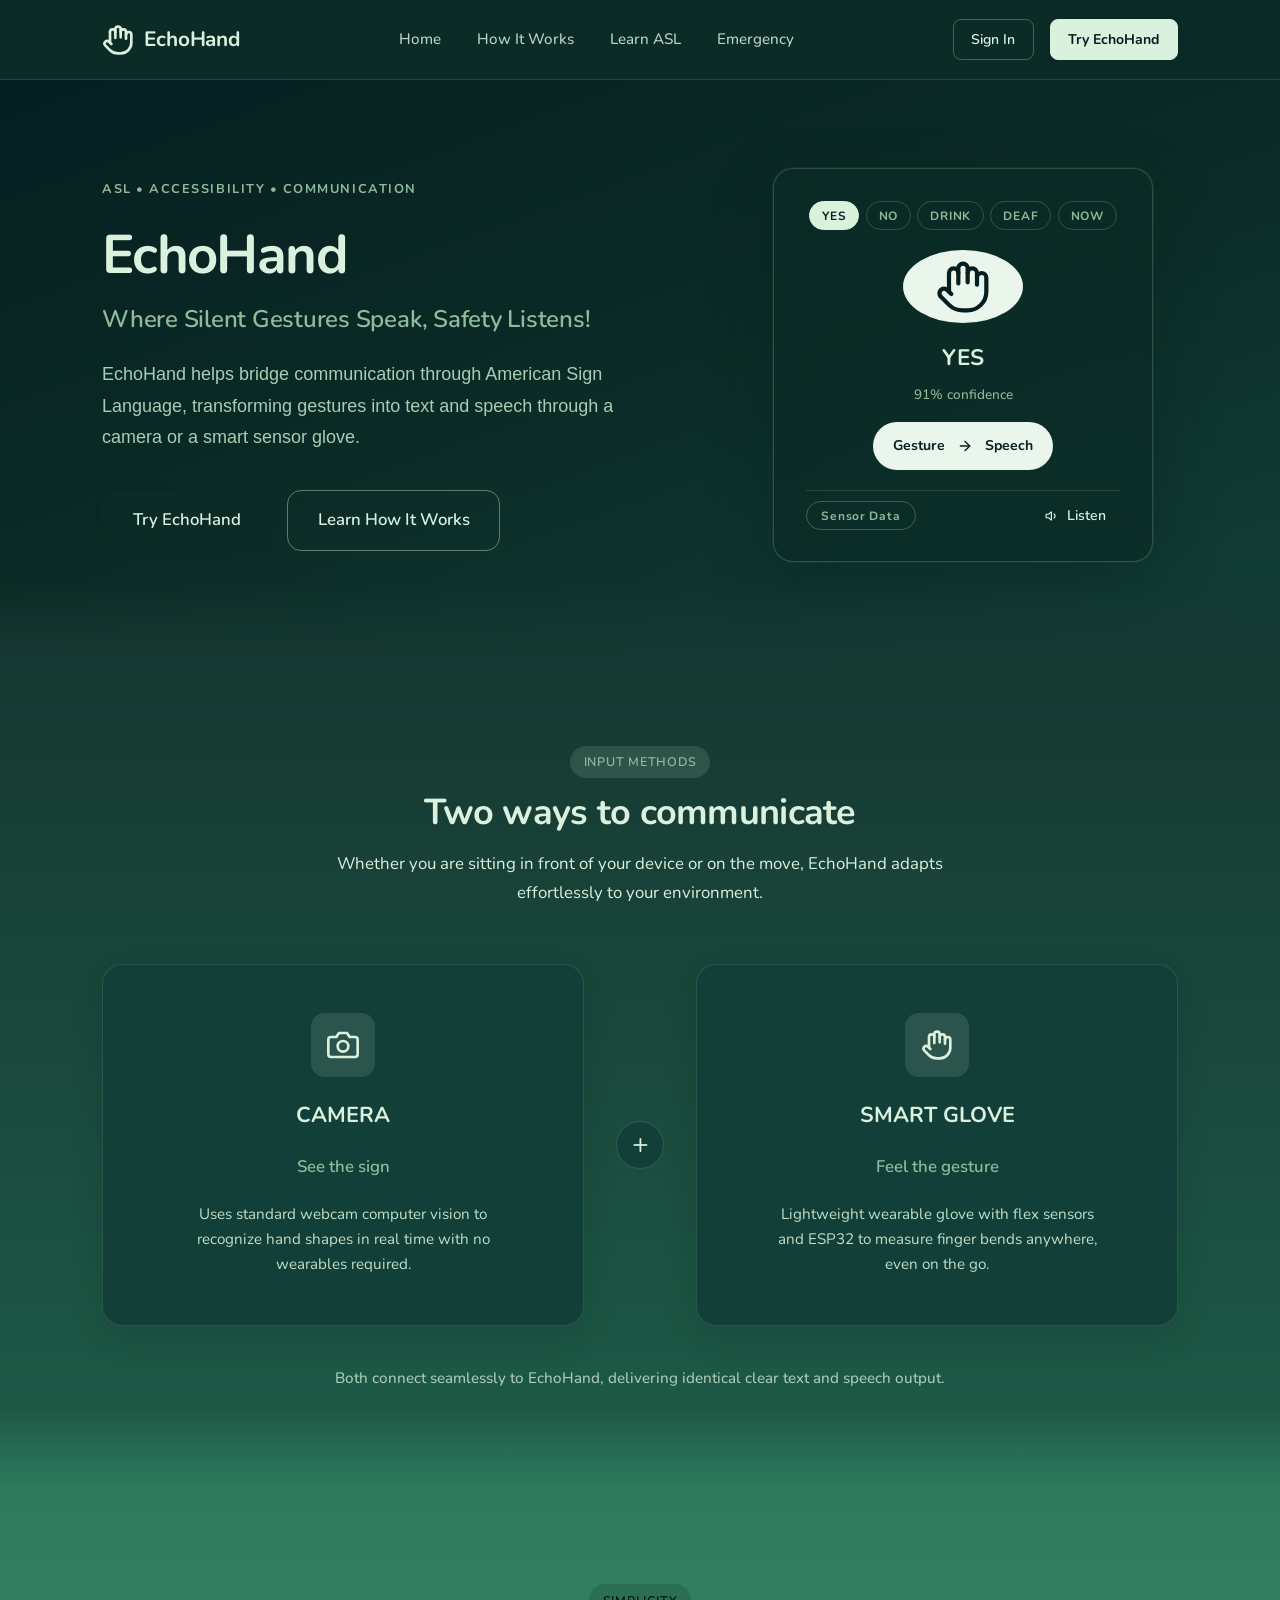
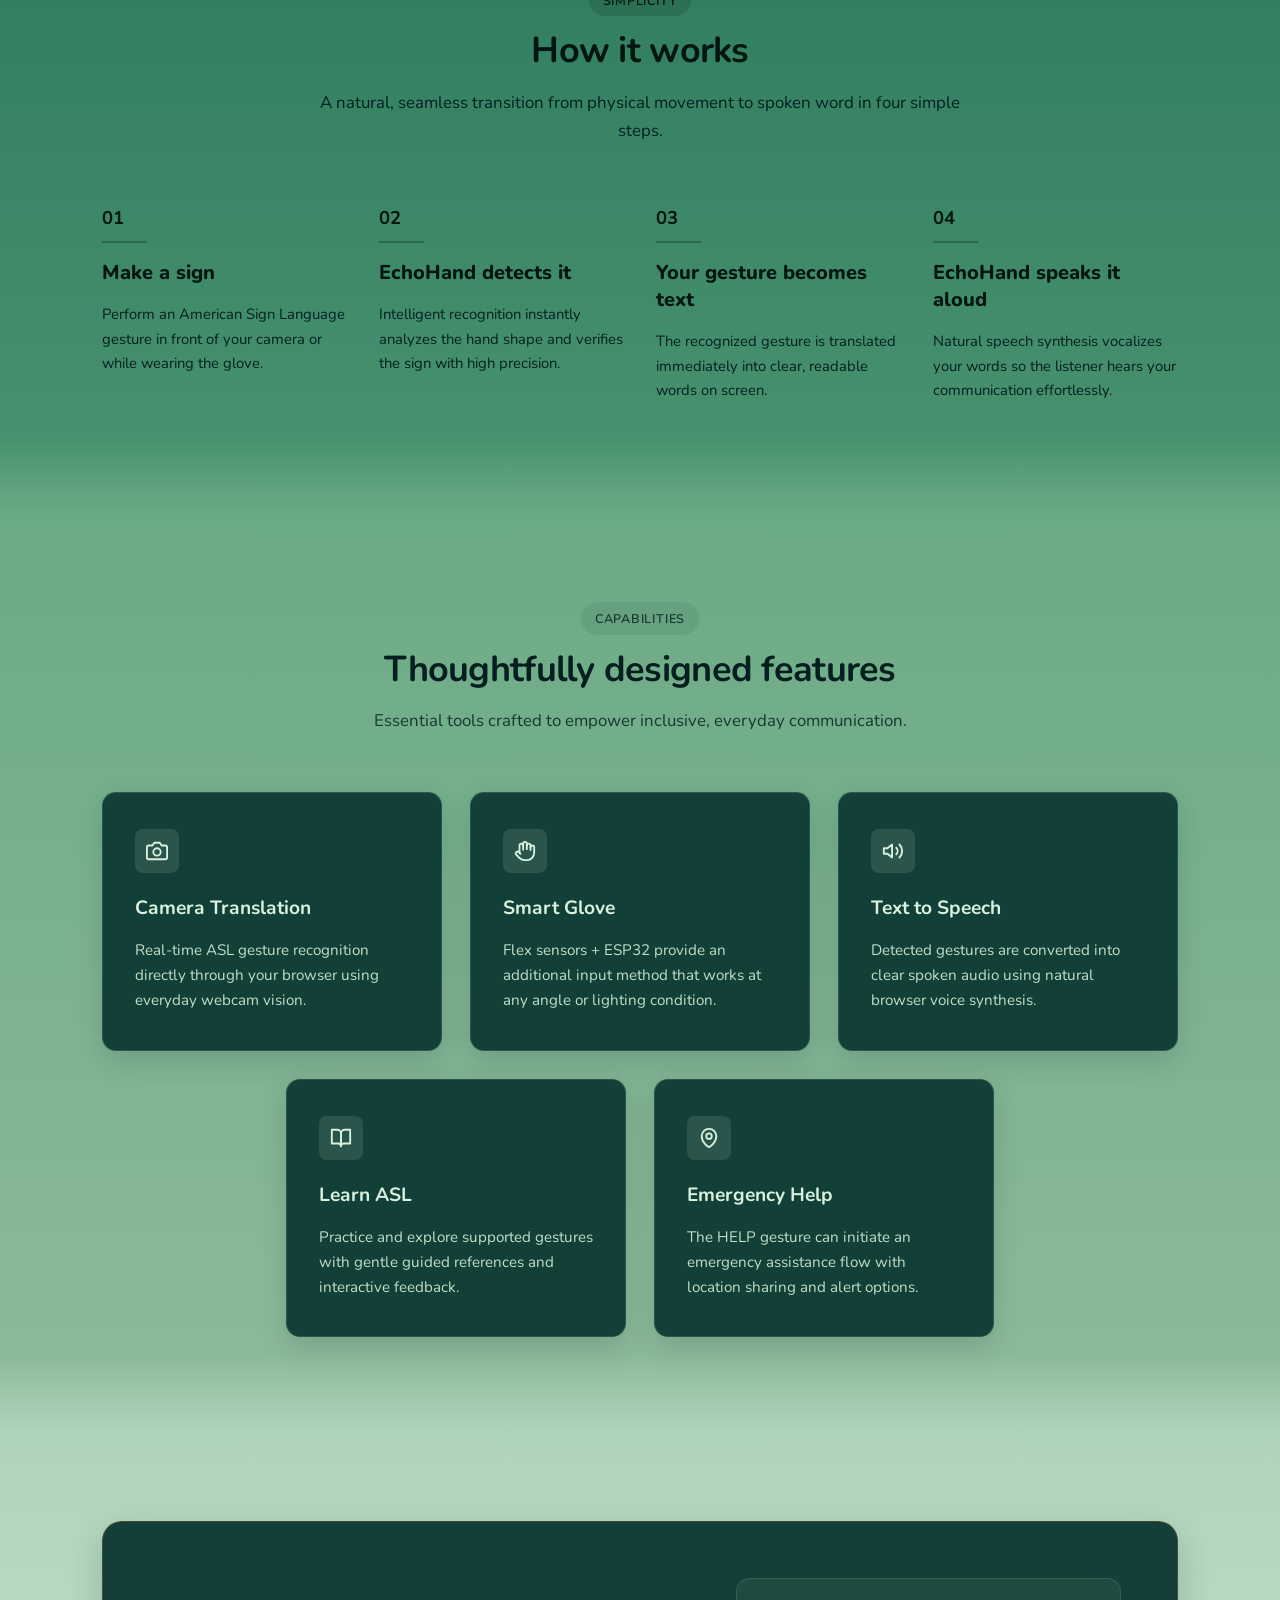
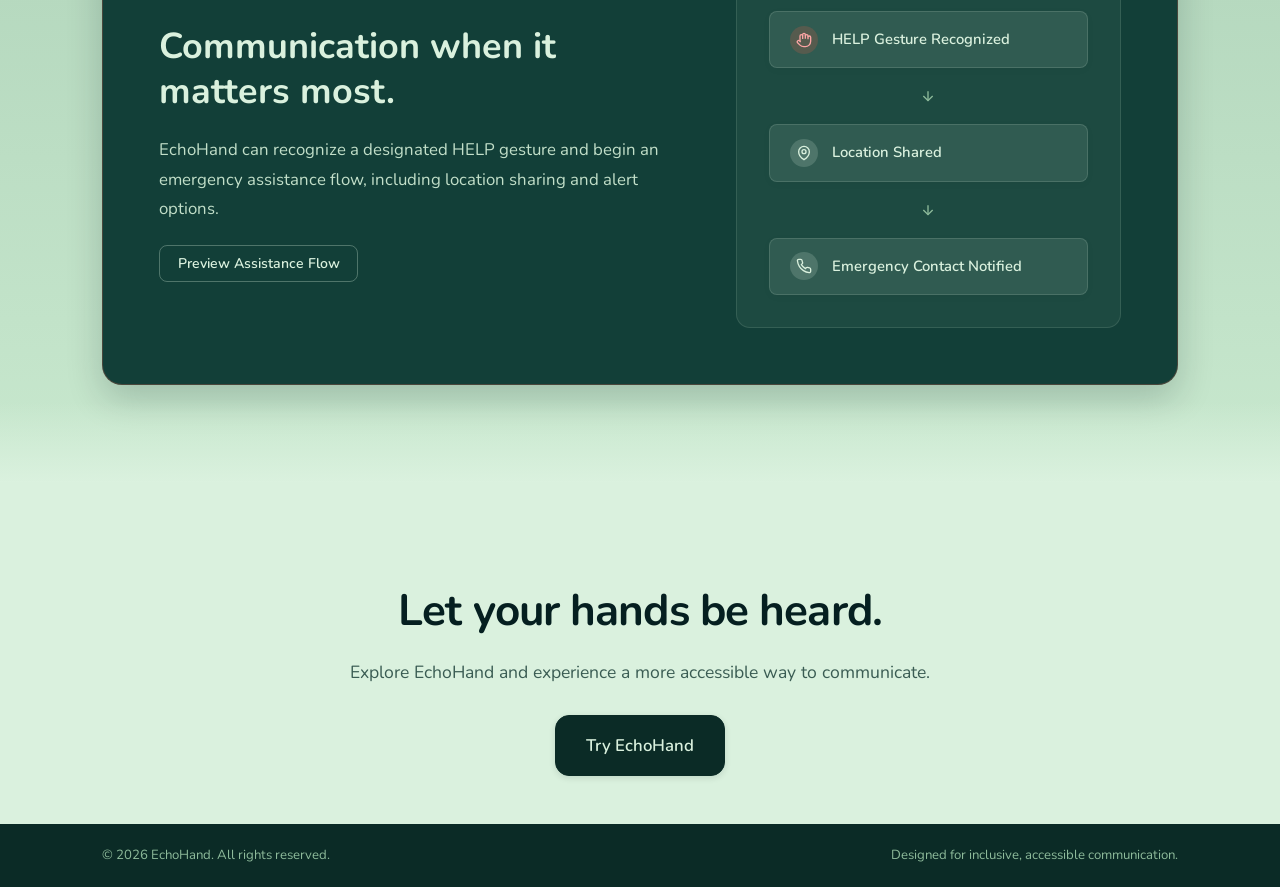
==== commit dc5173b8: "Updated landing & fixed Camera input" ====
--- a/frontend/index.html
+++ b/frontend/index.html
@@ -101,48 +101,70 @@
           </div>
         </div>
 
-        <!-- Right Side: ONE Beautiful Minimal Visual Representation -->
+        <!-- Right Side: Cycling gesture card -->
         <div class="hero-visual-wrapper">
           <div class="minimal-gesture-card">
 
-            <!-- Minimal Hand Graphic -->
-            <div class="hand-visual-box">
-              <svg viewBox="0 0 24 24" fill="none" stroke="currentColor" stroke-width="1.8" stroke-linecap="round"
-                stroke-linejoin="round">
-                <path d="M18 11V6a2 2 0 0 0-2-2v0a2 2 0 0 0-2 2v0" />
-                <path d="M14 10V4a2 2 0 0 0-2-2v0a2 2 0 0 0-2 2v2" />
-                <path d="M10 10.5V6a2 2 0 0 0-2-2v0a2 2 0 0 0-2 2v8" />
-                <path
-                  d="M18 8a2 2 0 1 1 4 0v6a8 8 0 0 1-8 8h-2c-2.8 0-4.5-.86-5.99-2.34l-3.6-3.6a2 2 0 0 1 2.83-2.82L7 15" />
-              </svg>
-            </div>
-
-            <!-- Small Label -->
-            <div class="gesture-info-meta">
-              <span class="gesture-label-text">HELLO</span>
-              <span class="gesture-confidence-text">94% confidence</span>
-            </div>
-
-            <!-- Subtle Arrow: Gesture → Speech -->
-            <div class="gesture-speech-flow">
-              <span>Gesture</span>
-              <svg viewBox="0 0 24 24" fill="none" stroke="currentColor" stroke-width="2" stroke-linecap="round"
-                stroke-linejoin="round">
-                <line x1="5" y1="12" x2="19" y2="12"></line>
-                <polyline points="12 5 19 12 12 19"></polyline>
-              </svg>
-              <span>Speech</span>
-            </div>
-
-            <!-- Gentle Sample Pronunciation Button -->
-            <button class="listen-sample-btn" id="heroListenBtn">
-              <svg width="16" height="16" viewBox="0 0 24 24" fill="none" stroke="currentColor" stroke-width="2"
-                stroke-linecap="round" stroke-linejoin="round">
-                <polygon points="11 5 6 9 2 9 2 15 6 15 11 19 11 5"></polygon>
-                <path d="M15.54 8.46a5 5 0 0 1 0 7.07"></path>
-              </svg>
-              <span>Listen to Speech</span>
-            </button>
+            <!-- Word selector tabs -->
+            <div class="gesture-tabs" id="gestureTabs">
+              <button class="gesture-tab is-active" data-word="YES" data-conf="91">YES</button>
+              <button class="gesture-tab" data-word="NO" data-conf="88">NO</button>
+              <button class="gesture-tab" data-word="DRINK" data-conf="76">DRINK</button>
+              <button class="gesture-tab" data-word="DEAF" data-conf="83">DEAF</button>
+              <button class="gesture-tab" data-word="NOW" data-conf="79">NOW</button>
+            </div>
+
+            <!-- Fixed-height view container: gesture view ↔ sensor view -->
+            <div class="card-view-container">
+
+              <!-- VIEW A: gesture (default visible) -->
+              <div class="card-view card-view--gesture is-active" id="viewGesture">
+                <div class="hand-visual-box">
+                  <svg viewBox="0 0 24 24" fill="none" stroke="currentColor" stroke-width="1.8" stroke-linecap="round" stroke-linejoin="round">
+                    <path d="M18 11V6a2 2 0 0 0-2-2v0a2 2 0 0 0-2 2v0"/>
+                    <path d="M14 10V4a2 2 0 0 0-2-2v0a2 2 0 0 0-2 2v2"/>
+                    <path d="M10 10.5V6a2 2 0 0 0-2-2v0a2 2 0 0 0-2 2v8"/>
+                    <path d="M18 8a2 2 0 1 1 4 0v6a8 8 0 0 1-8 8h-2c-2.8 0-4.5-.86-5.99-2.34l-3.6-3.6a2 2 0 0 1 2.83-2.82L7 15"/>
+                  </svg>
+                </div>
+                <div class="gesture-info-meta">
+                  <span class="gesture-label-text" id="heroGestureWord">YES</span>
+                  <span class="gesture-confidence-text" id="heroGestureConf">91% confidence</span>
+                </div>
+                <div class="gesture-speech-flow">
+                  <span>Gesture</span>
+                  <svg viewBox="0 0 24 24" fill="none" stroke="currentColor" stroke-width="2" stroke-linecap="round" stroke-linejoin="round">
+                    <line x1="5" y1="12" x2="19" y2="12"></line><polyline points="12 5 19 12 12 19"></polyline>
+                  </svg>
+                  <span>Speech</span>
+                </div>
+              </div>
+
+              <!-- VIEW B: sensor data (hidden by default) -->
+              <div class="card-view card-view--sensor" id="viewSensor">
+                <p class="finger-chart-title">Finger Sensor Data</p>
+                <div class="finger-chart">
+                  <div class="finger-row"><span class="finger-label">Thumb</span><div class="finger-bar-track"><div class="finger-bar" id="fbarThumb" style="width:85%"></div></div><span class="finger-val" id="fvalThumb">85%</span></div>
+                  <div class="finger-row"><span class="finger-label">Index</span><div class="finger-bar-track"><div class="finger-bar" id="fbarIndex" style="width:90%"></div></div><span class="finger-val" id="fvalIndex">90%</span></div>
+                  <div class="finger-row"><span class="finger-label">Middle</span><div class="finger-bar-track"><div class="finger-bar" id="fbarMiddle" style="width:88%"></div></div><span class="finger-val" id="fvalMiddle">88%</span></div>
+                  <div class="finger-row"><span class="finger-label">Ring</span><div class="finger-bar-track"><div class="finger-bar" id="fbarRing" style="width:20%"></div></div><span class="finger-val" id="fvalRing">20%</span></div>
+                  <div class="finger-row"><span class="finger-label">Little</span><div class="finger-bar-track"><div class="finger-bar" id="fbarLittle" style="width:15%"></div></div><span class="finger-val" id="fvalLittle">15%</span></div>
+                </div>
+              </div>
+
+            </div>
+
+            <!-- Bottom action row: toggle + listen -->
+            <div class="card-action-row">
+              <button class="card-view-toggle" id="cardViewToggle" type="button">Sensor Data</button>
+              <button class="listen-sample-btn" id="heroListenBtn">
+                <svg width="14" height="14" viewBox="0 0 24 24" fill="none" stroke="currentColor" stroke-width="2" stroke-linecap="round" stroke-linejoin="round">
+                  <polygon points="11 5 6 9 2 9 2 15 6 15 11 19 11 5"></polygon>
+                  <path d="M15.54 8.46a5 5 0 0 1 0 7.07"></path>
+                </svg>
+                Listen
+              </button>
+            </div>
 
           </div>
         </div>
--- a/frontend/css/style.css
+++ b/frontend/css/style.css
@@ -5,28 +5,19 @@
    Palette: #051F20 | #0B2B26 | #163832 | #235347 | #8EBB9B | #DAF1DE
    ========================================================================== */
 
-@import url('https://fonts.googleapis.com/css2?family=Plus+Jakarta+Sans:wght@300;400;500;600;700;800&family=Lora:ital,wght@0,400;0,500;1,400&display=swap');
+@import url('https://fonts.googleapis.com/css2?family=Nunito:wght@300;400;500;600;700;800;900&display=swap');
 
 :root {
   /* EchoHand Palette */
   --c-mint-light: #DAF1DE;
-  /* 70% Dominant Base Background */
   --c-white-tint: #FFFFFF;
-  /* Clean Card Surfaces */
   --c-mint-surface: #Eaf5ec;
-  /* Soft tinted surfaces */
   --c-mint-sage: #8EBB9B;
-  /* Medium Sage Accent */
   --c-forest-border: #235347;
-  /* Refined border & divider tone */
   --c-forest-muted: #163832;
-  /* Secondary Text */
   --c-forest-deep: #0B2B26;
-  /* Headings & Dark Elements */
   --c-forest-dark: #051F20;
-  /* Primary Body Text & Footers */
-
-  /* Semantic UI Tokens */
+
   --bg-page: var(--c-mint-light);
   --bg-card: var(--c-white-tint);
   --bg-card-hover: #F8FDF9;
@@ -41,21 +32,18 @@
   --border-card: rgba(35, 83, 71, 0.10);
   --border-focus: #235347;
 
-  /* Restrained Warm Accent for Emergency (Calm, Not Alarmist) */
   --warm-accent: #C85A48;
   --warm-accent-subtle: rgba(200, 90, 72, 0.08);
   --warm-accent-border: rgba(200, 90, 72, 0.25);
 
-  /* Subtle, Soft Shadows */
   --shadow-subtle: 0 2px 8px rgba(5, 31, 32, 0.03);
   --shadow-card: 0 8px 30px rgba(5, 31, 32, 0.05);
   --shadow-hover: 0 12px 36px rgba(5, 31, 32, 0.08);
 
-  /* Typography */
-  --font-sans: 'Plus Jakarta Sans', -apple-system, BlinkMacSystemFont, 'Segoe UI', Roboto, sans-serif;
-  --font-serif: 'Lora', Georgia, serif;
-
-  /* Layout */
+  /* Pogonia-style font — Nunito is the closest Google Fonts match */
+  --font-sans: 'Nunito', -apple-system, BlinkMacSystemFont, 'Segoe UI', Roboto, sans-serif;
+  --font-serif: 'Nunito', Georgia, serif;
+
   --max-width: 1140px;
   --header-height: 80px;
   --radius-sm: 8px;
@@ -74,11 +62,12 @@
   padding: 0;
 }
 
+/* Hide scrollbar on all pages, keep scroll functional */
 html {
-  scroll-behavior: smooth;
-  font-size: 16px;
-  -webkit-font-smoothing: antialiased;
-  -moz-osx-font-smoothing: grayscale;
+  scrollbar-width: none;
+}
+html::-webkit-scrollbar {
+  display: none;
 }
 
 body {
--- a/frontend/css/landing.css
+++ b/frontend/css/landing.css
@@ -5,25 +5,106 @@
    ========================================================================== */
 
 /* ==========================================================================
-   LANDING PAGE BACKGROUND GRADIENT
-   Subtle radial bloom from top-center, stays within the EchoHand mint palette
+   SECTION BACKGROUNDS — explicit per section, dark → light top to bottom
+   No background-attachment:fixed (causes scroll mismatch)
    ========================================================================== */
 body {
-  background: linear-gradient(
-    180deg,
-    #c8e8ce 0%,
-    #DAF1DE 30%,
-    #eaf5ec 60%,
-    #DAF1DE 100%
-  );
+  background: #DAF1DE;
+}
+
+/* Hero: darkest */
+.hero-section {
+  background: linear-gradient(160deg, #051F20 0%, #0B2B26 50%, #123F38 100%);
+  position: relative;
+  overflow: hidden;
+}
+
+/* Smooth wave transition hero → two-ways */
+.hero-section::after {
+  content: '';
+  position: absolute;
+  bottom: -1px;
+  left: 0;
+  right: 0;
+  height: 80px;
+  background: linear-gradient(to bottom, transparent, #163832);
+  pointer-events: none;
+}
+
+/* Two ways: mid-dark */
+.two-ways-section {
+  background: linear-gradient(180deg, #163832 0%, #1e5c48 100%);
+  position: relative;
+}
+
+.two-ways-section::after {
+  content: '';
+  position: absolute;
+  bottom: -1px;
+  left: 0; right: 0;
+  height: 80px;
+  background: linear-gradient(to bottom, transparent, #2d7a5e);
+  pointer-events: none;
+}
+
+/* How it works: mid */
+.how-it-works-section {
+  background: linear-gradient(180deg, #2d7a5e 0%, #4a9470 100%);
+  position: relative;
+}
+
+.how-it-works-section::after {
+  content: '';
+  position: absolute;
+  bottom: -1px;
+  left: 0; right: 0;
+  height: 80px;
+  background: linear-gradient(to bottom, transparent, #6aaa84);
+  pointer-events: none;
+}
+
+/* Features: mid-light */
+.features-section {
+  background: linear-gradient(180deg, #6aaa84 0%, #8EBB9B 100%);
+  position: relative;
+}
+
+.features-section::after {
+  content: '';
+  position: absolute;
+  bottom: -1px;
+  left: 0; right: 0;
+  height: 80px;
+  background: linear-gradient(to bottom, transparent, #b0d4ba);
+  pointer-events: none;
+}
+
+/* Emergency: light */
+.emergency-section {
+  background: linear-gradient(180deg, #b0d4ba 0%, #c8e8ce 100%);
+  position: relative;
+}
+
+.emergency-section::after {
+  content: '';
+  position: absolute;
+  bottom: -1px;
+  left: 0; right: 0;
+  height: 80px;
+  background: linear-gradient(to bottom, transparent, #DAF1DE);
+  pointer-events: none;
+}
+
+/* CTA + footer: lightest */
+.final-cta-section {
+  background: #DAF1DE;
 }
 
 /* ==========================================================================
    HERO SECTION
    ========================================================================== */
 .hero-section {
-  padding: 5.5rem 0 5rem 0;
-  position: relative;
+  padding: 5.5rem 0 6rem 0;
 }
 
 .hero-grid {
@@ -44,7 +125,7 @@
   font-weight: 700;
   letter-spacing: 0.12em;
   text-transform: uppercase;
-  color: var(--c-forest-muted);
+  color: var(--c-mint-sage);
 }
 
 .hero-heading {
@@ -52,13 +133,13 @@
   font-weight: 700;
   line-height: 1.15;
   letter-spacing: -0.03em;
-  color: #123F38;
+  color: var(--c-mint-light);
 }
 
 .hero-content h2 {
   font-size: 1.5rem;
   font-weight: 600;
-  color: var(--c-forest-muted);
+  color: var(--c-mint-sage);
   line-height: 1.35;
   margin-top: -0.5rem;
   letter-spacing: -0.01em;
@@ -66,7 +147,7 @@
 
 .hero-description {
   font-size: 1.125rem;
-  color: var(--text-muted);
+  color: #a8cdb5;
   line-height: 1.75;
   max-width: 520px;
 }
@@ -79,6 +160,182 @@
   flex-wrap: wrap;
 }
 
+.hero-buttons .btn-secondary {
+  color: var(--c-mint-light);
+  border-color: rgba(218, 241, 222, 0.4);
+  background: transparent;
+}
+
+.hero-buttons .btn-secondary:hover {
+  background: rgba(218, 241, 222, 0.12);
+  border-color: var(--c-mint-light);
+  color: #fff;
+}
+
+/* Finger sensor bar chart */
+.finger-chart {
+  width: 100%;
+  display: flex;
+  flex-direction: column;
+  gap: 0.45rem;
+  padding: 0.85rem 1rem;
+  background: rgba(218, 241, 222, 0.06);
+  border: 1px solid rgba(218, 241, 222, 0.1);
+  border-radius: var(--radius-md);
+}
+
+.finger-chart-title {
+  font-size: 0.65rem;
+  font-weight: 800;
+  letter-spacing: 0.1em;
+  text-transform: uppercase;
+  color: var(--c-mint-sage);
+  margin-bottom: 0.25rem;
+  text-align: left;
+}
+
+.finger-row {
+  display: grid;
+  grid-template-columns: 52px 1fr 32px;
+  align-items: center;
+  gap: 0.5rem;
+}
+
+.finger-label {
+  font-size: 0.7rem;
+  font-weight: 600;
+  color: rgba(218, 241, 222, 0.7);
+  text-align: left;
+}
+
+.finger-bar-track {
+  height: 6px;
+  border-radius: 99px;
+  background: rgba(218, 241, 222, 0.1);
+  overflow: hidden;
+}
+
+.finger-bar {
+  height: 100%;
+  border-radius: 99px;
+  background: linear-gradient(90deg, #5a9e7a, #8EBB9B);
+  transform-origin: left;
+  animation: barGrow 1.2s cubic-bezier(0.2, 0.8, 0.2, 1) both;
+}
+
+@keyframes barGrow {
+  from { transform: scaleX(0); }
+  to   { transform: scaleX(1); }
+}
+
+.finger-val {
+  font-size: 0.65rem;
+  font-weight: 700;
+  color: var(--c-mint-sage);
+  text-align: right;
+  font-variant-numeric: tabular-nums;
+}
+
+/* Card view container — fixed height, two views crossfade inside */
+.card-view-container {
+  position: relative;
+  width: 100%;
+  height: 220px; /* fixed — never changes */
+}
+
+.card-view {
+  position: absolute;
+  inset: 0;
+  display: flex;
+  flex-direction: column;
+  align-items: center;
+  justify-content: center;
+  gap: 1rem;
+  opacity: 0;
+  pointer-events: none;
+  transition: opacity 0.35s ease;
+}
+
+.card-view.is-active {
+  opacity: 1;
+  pointer-events: auto;
+}
+
+.card-view--sensor {
+  justify-content: flex-start;
+  padding-top: 0.5rem;
+}
+
+/* Bottom action row */
+.card-action-row {
+  display: flex;
+  align-items: center;
+  justify-content: space-between;
+  width: 100%;
+  padding-top: 0.5rem;
+  border-top: 1px solid rgba(218, 241, 222, 0.12);
+}
+
+.card-view-toggle {
+  font-size: 0.75rem;
+  font-weight: 700;
+  letter-spacing: 0.06em;
+  padding: 0.35rem 0.9rem;
+  border-radius: var(--radius-full);
+  border: 1px solid rgba(218, 241, 222, 0.25);
+  color: var(--c-mint-sage);
+  background: transparent;
+  cursor: pointer;
+  transition: all 0.2s ease;
+}
+
+.card-view-toggle:hover,
+.card-view-toggle.is-sensor {
+  background: rgba(218, 241, 222, 0.12);
+  color: var(--c-mint-light);
+  border-color: rgba(218, 241, 222, 0.4);
+}
+
+/* Gesture word tabs */
+.gesture-tabs {
+  display: flex;
+  flex-wrap: wrap;
+  gap: 0.4rem;
+  justify-content: center;
+  width: 100%;
+}
+
+.gesture-tab {
+  font-size: 0.75rem;
+  font-weight: 700;
+  letter-spacing: 0.06em;
+  padding: 0.35rem 0.75rem;
+  border-radius: var(--radius-full);
+  border: 1px solid rgba(218, 241, 222, 0.2);
+  color: var(--c-mint-sage);
+  background: transparent;
+  cursor: pointer;
+  transition: all 0.2s ease;
+}
+
+.gesture-tab:hover {
+  background: rgba(218, 241, 222, 0.1);
+  color: var(--c-mint-light);
+}
+
+.gesture-tab.is-active {
+  background: var(--c-mint-light);
+  color: var(--c-forest-dark);
+  border-color: var(--c-mint-light);
+}
+
+/* Card entrance animation */
+@keyframes cardFloat {
+  0%   { opacity: 0; transform: translateY(32px) scale(0.96); }
+  60%  { opacity: 1; transform: translateY(-6px) scale(1.01); }
+  100% { opacity: 1; transform: translateY(0) scale(1); }
+}
+
 /* Right Side: ONE Beautiful Minimal Visual Representation */
 .hero-visual-wrapper {
   display: flex;
@@ -86,20 +343,23 @@
 }
 
 .minimal-gesture-card {
-  background: #123F38;
-  border: 1px solid rgba(218, 241, 222, 0.12);
+  background: rgba(11, 43, 38, 0.75);
+  backdrop-filter: blur(18px);
+  -webkit-backdrop-filter: blur(18px);
+  border: 1px solid rgba(218, 241, 222, 0.18);
   border-radius: var(--radius-lg);
-  padding: 3rem 2.5rem;
-  box-shadow: 0 16px 40px rgba(5, 31, 32, 0.18);
+  padding: 2rem 2rem 1.75rem;
+  box-shadow: 0 24px 60px rgba(5, 31, 32, 0.35), 0 0 0 1px rgba(218,241,222,0.06);
   width: 100%;
   max-width: 380px;
   text-align: center;
   display: flex;
   flex-direction: column;
   align-items: center;
-  gap: 1.5rem;
-  color: var(--c-mint-light);
-  transition: transform var(--transition-smooth), box-shadow var(--transition-smooth);
+  gap: 1.25rem;
+  color: var(--c-mint-light);
+  animation: cardFloat 0.9s cubic-bezier(0.2, 0.8, 0.2, 1) both;
+  animation-delay: 0.2s;
 }
 
 .minimal-gesture-card:hover {
@@ -182,11 +442,90 @@
 }
 
 /* ==========================================================================
-   TWO WAYS TO COMMUNICATE (CAMERA + SMART GLOVE)
+   TWO WAYS TO COMMUNICATE
    ========================================================================== */
 .two-ways-section {
-  padding: 5.5rem 0;
-  position: relative;
+  padding: 5.5rem 0 6rem;
+}
+
+/* Two ways — light text on dark background */
+.two-ways-section .section-title,
+.two-ways-section .section-subtitle {
+  color: var(--c-mint-light);
+}
+
+.two-ways-section .subtle-badge {
+  background: rgba(218, 241, 222, 0.12);
+  color: var(--c-mint-sage);
+}
+
+/* How it works — dark text on mid-green */
+.how-it-works-section .section-title {
+  color: #021510;
+}
+
+.how-it-works-section .section-subtitle {
+  color: #051F20;
+}
+
+.how-it-works-section .subtle-badge {
+  background: rgba(2, 21, 16, 0.15);
+  color: #021510;
+}
+
+/* features + emergency on lighter backgrounds — dark text */
+.features-section .section-title,
+.emergency-section .section-title {
+  color: var(--c-forest-dark);
+}
+
+.features-section .section-subtitle,
+.emergency-section .section-subtitle {
+  color: var(--c-forest-muted);
+}
+
+.features-section .subtle-badge,
+.emergency-section .subtle-badge {
+  background: rgba(5, 31, 32, 0.08);
+  color: var(--c-forest-muted);
+}
+
+/* How it works steps — dark text on mid-green */
+.step-num {
+  font-size: 1.15rem;
+  font-weight: 700;
+  color: #021510;
+  border-bottom: 2px solid rgba(2, 21, 16, 0.3);
+  padding-bottom: 0.5rem;
+  width: 45px;
+}
+
+.step-title {
+  font-size: 1.25rem;
+  font-weight: 800;
+  color: #021510;
+  line-height: 1.35;
+}
+
+.step-desc {
+  font-size: 0.925rem;
+  color: #051F20;
+  line-height: 1.65;
+}
+
+/* CTA on lightest background — dark text */
+.cta-heading {
+  font-size: 2.75rem;
+  font-weight: 700;
+  line-height: 1.2;
+  letter-spacing: -0.02em;
+  color: var(--c-forest-dark);
+}
+
+.cta-subtitle {
+  font-size: 1.1rem;
+  color: var(--text-muted);
+  line-height: 1.7;
 }
 
 .ways-container {
@@ -270,15 +609,15 @@
   text-align: center;
   margin-top: 2.5rem;
   font-size: 0.95rem;
-  color: var(--c-forest-muted);
+  color: rgba(218, 241, 222, 0.75);
   font-weight: 500;
 }
 
 /* ==========================================================================
-   HOW IT WORKS (SIMPLE 4 STEPS)
+   HOW IT WORKS
    ========================================================================= */
 .how-it-works-section {
-  padding: 6rem 0;
+  padding: 6rem 0 7rem;
 }
 
 .steps-grid {
@@ -294,58 +633,24 @@
   gap: 1rem;
 }
 
-.step-num {
-  font-size: 1.15rem;
-  font-weight: 700;
-  color: var(--c-forest-border);
-  border-bottom: 2px solid var(--c-forest-border);
-  padding-bottom: 0.5rem;
-  width: 45px;
-}
-
-.step-title {
-  font-size: 1.25rem;
-  font-weight: 700;
-  color: var(--c-forest-dark);
-  line-height: 1.35;
-}
-
-.step-desc {
-  font-size: 0.925rem;
-  color: var(--text-muted);
-  line-height: 1.65;
-}
-
 /* ==========================================================================
    FEATURES SECTION
    ========================================================================== */
 .features-section {
-  padding: 5.5rem 0;
+  padding: 5.5rem 0 6rem;
 }
 
 .features-grid {
-  display: grid;
-  grid-template-columns: repeat(3, 1fr);
+  display: flex;
+  flex-wrap: wrap;
   gap: 1.75rem;
   margin-top: 3rem;
-}
-
-.features-grid .feature-card:nth-child(4),
-.features-grid .feature-card:nth-child(5) {
-  grid-column: span 1.5;
-  /* Centers the bottom two cards gracefully */
-}
-
-@media (min-width: 992px) {
-  .features-grid-5 {
-    display: grid;
-    grid-template-columns: repeat(3, 1fr);
-    gap: 1.75rem;
-  }
-
-  .feature-card-wide {
-    grid-column: span 1;
-  }
+  justify-content: center;
+}
+
+.feature-card {
+  flex: 0 0 calc(33.333% - 1.75rem * 2 / 3);
+  min-width: 260px;
 }
 
 .feature-card {
@@ -396,10 +701,10 @@
 }
 
 /* ==========================================================================
-   EMERGENCY SECTION (CALM & MEANINGFUL, NO HARSH ALARMS)
+   EMERGENCY SECTION
    ========================================================================== */
 .emergency-section {
-  padding: 5.5rem 0;
+  padding: 5.5rem 0 6rem;
 }
 
 .emergency-calm-box {
@@ -510,20 +815,6 @@
   flex-direction: column;
   align-items: center;
   gap: 1.25rem;
-}
-
-.cta-heading {
-  font-size: 2.75rem;
-  font-weight: 700;
-  line-height: 1.2;
-  letter-spacing: -0.02em;
-  color: var(--c-forest-dark);
-}
-
-.cta-subtitle {
-  font-size: 1.1rem;
-  color: var(--text-muted);
-  line-height: 1.7;
 }
 
 /* ==========================================================================
@@ -673,8 +964,8 @@
     gap: 2.5rem;
   }
 
-  .features-grid {
-    grid-template-columns: 1fr 1fr;
+  .features-grid .feature-card {
+    flex: 0 0 calc(50% - 1.75rem / 2);
   }
 
   .emergency-calm-box {
